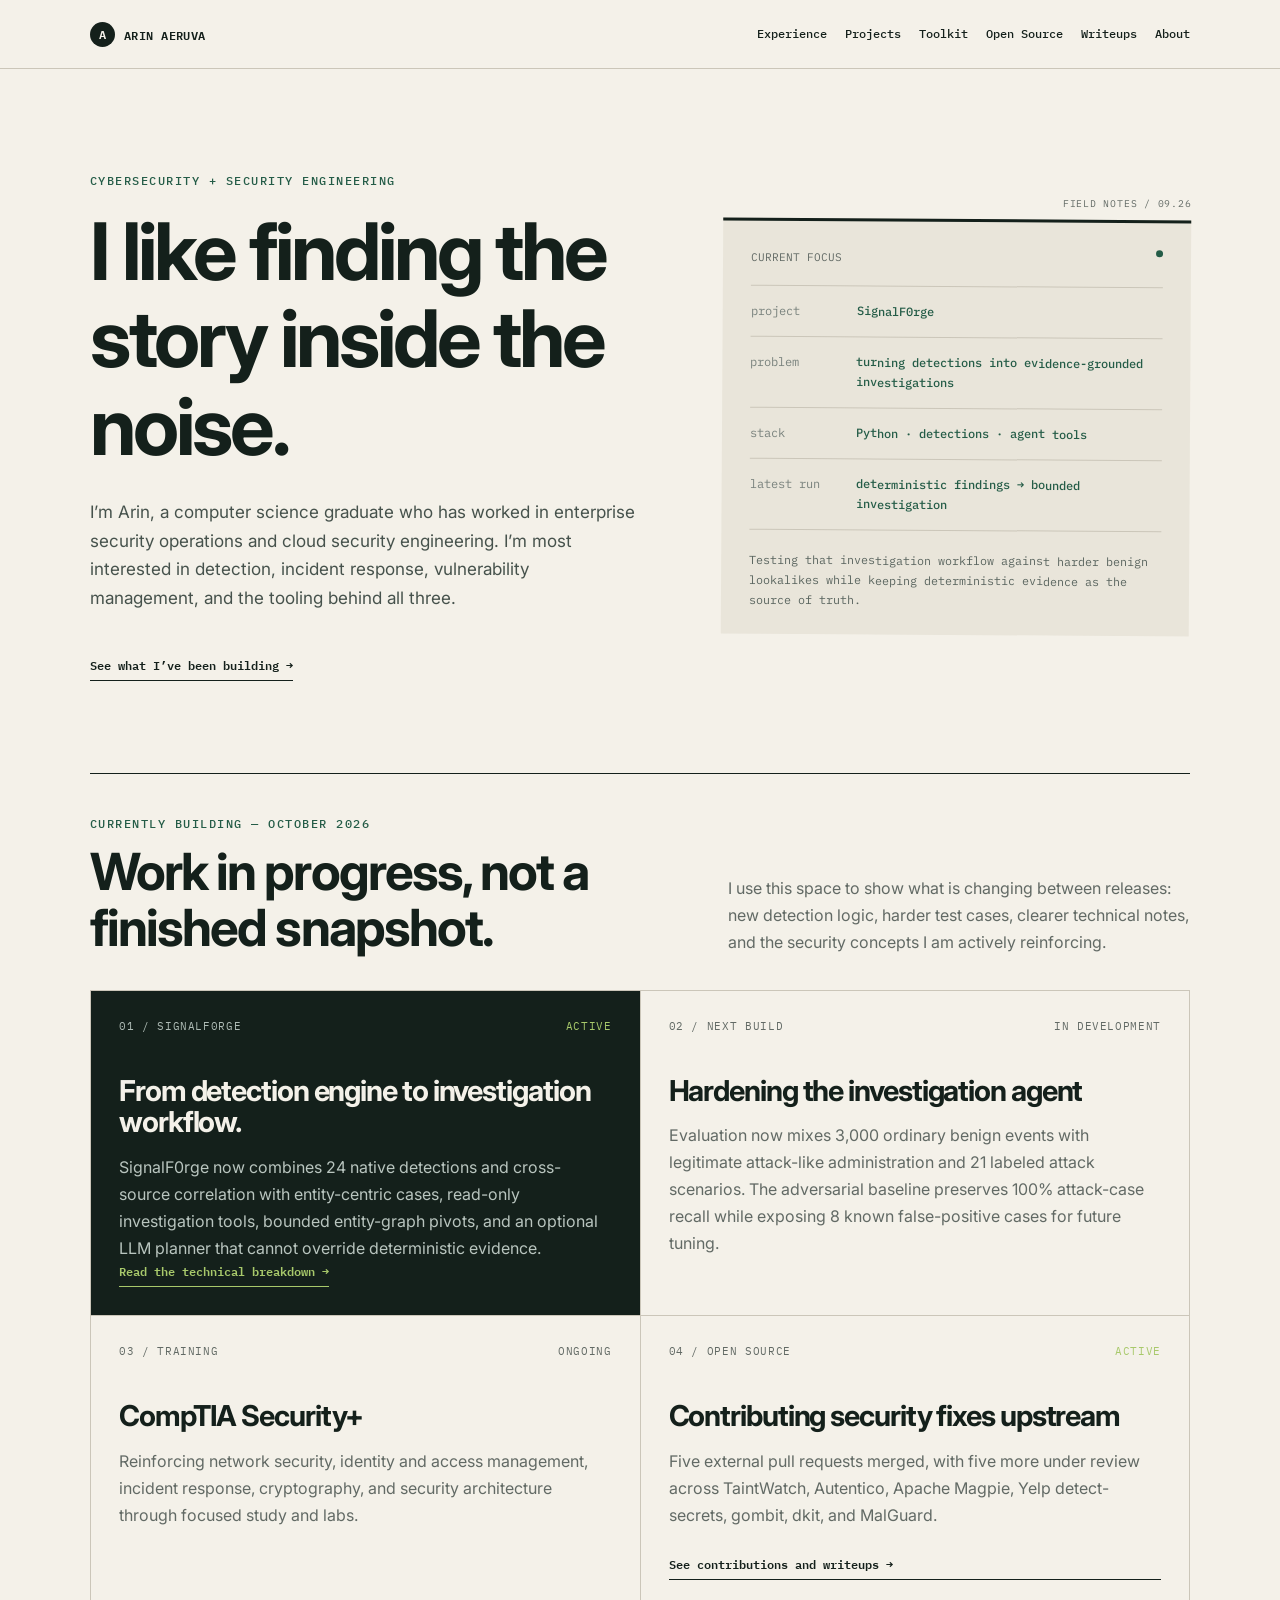
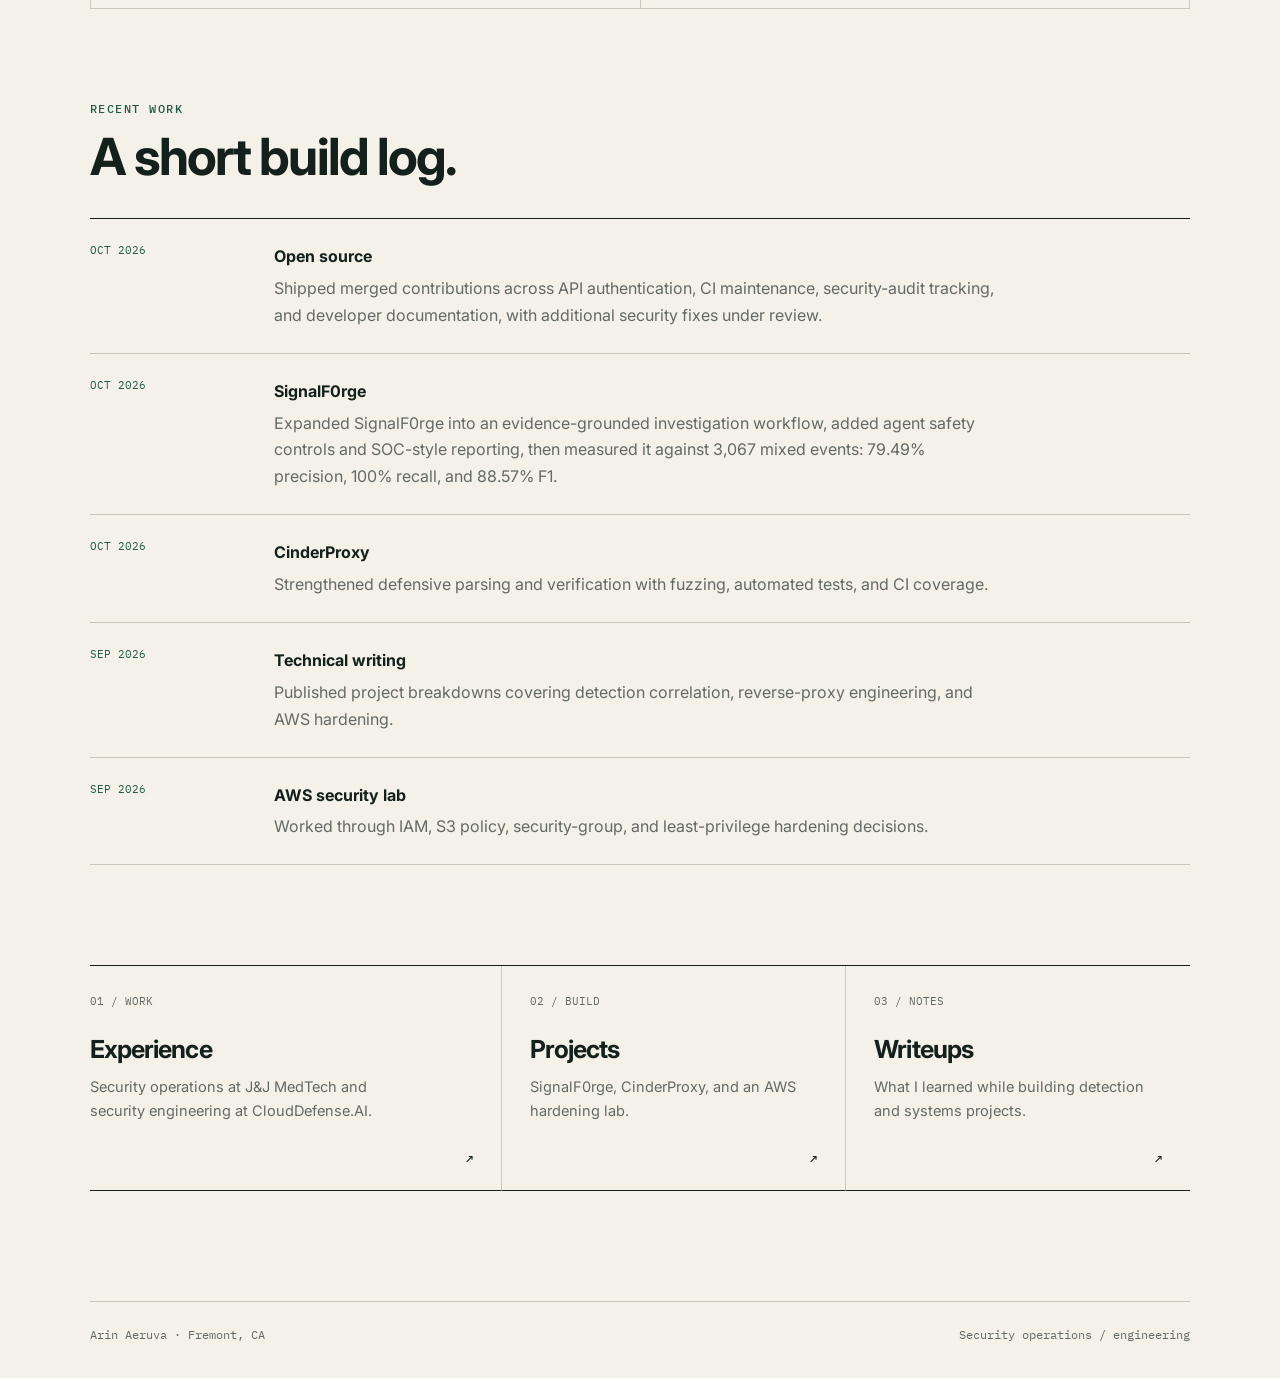
==== index.html @ 77570dd6 "Update SignalF0rge evaluation results" ====
<!doctype html><html lang="en"><head><meta charset="utf-8"><meta name="viewport" content="width=device-width,initial-scale=1"><meta name="description" content="Arin Aeruva — security engineering, detection, and incident response."><title>Arin Aeruva — Security Engineer</title><link href="https://fonts.googleapis.com/css2?family=IBM+Plex+Mono:wght@400;500;600&family=Inter:wght@400;500;600;700&display=swap" rel="stylesheet"><link rel="stylesheet" href="/styles.css?v=20261020"><link rel="icon" type="image/svg+xml" href="data:image/svg+xml,%3Csvg xmlns='http://www.w3.org/2000/svg' viewBox='0 0 64 64'%3E%3Crect width='64' height='64' rx='32' fill='%23111c18'/%3E%3Cpath d='M17 41 30 15h7L25 41zm14 0 8-16h8l-8 16z' fill='%23b8e16f'/%3E%3C/svg%3E"></head><body><header class="site-header"><nav class="nav wrap"><a class="mark" href="/"><span>A</span>ARIN AERUVA</a><button class="menu" aria-expanded="false">MENU</button><div class="links"><a href="/experience.html">Experience</a><a href="/projects.html">Projects</a><a href="/toolkit.html">Toolkit</a><a href="/open-source.html">Open Source</a><a href="/writeups.html">Writeups</a><a href="/about.html">About</a></div></nav></header><main class="page"><div class="wrap"><section class="home-hero"><div><div class="kicker">Cybersecurity + security engineering</div><h1>I like finding the story inside the noise.</h1><p class="lede">I’m Arin, a computer science graduate who has worked in enterprise security operations and cloud security engineering. I’m most interested in detection, incident response, vulnerability management, and the tooling behind all three.</p><a class="plain-link" href="/projects.html">See what I’ve been building →</a></div><aside class="status-board"><div class="board-label"><span>CURRENT FOCUS</span><span class="live"></span></div><div class="board-row"><span>project</span><b>SignalF0rge</b></div><div class="board-row"><span>problem</span><b>turning detections into evidence-grounded investigations</b></div><div class="board-row"><span>stack</span><b>Python · detections · agent tools</b></div><div class="board-row"><span>latest run</span><b>deterministic findings → bounded investigation</b></div><p class="board-note">Testing that investigation workflow against harder benign lookalikes while keeping deterministic evidence as the source of truth.</p></aside></section><section class="activity-section"><div class="section-intro"><div><div class="kicker">CURRENTLY BUILDING — OCTOBER 2026</div><h2>Work in progress, not a finished snapshot.</h2></div><p>I use this space to show what is changing between releases: new detection logic, harder test cases, clearer technical notes, and the security concepts I am actively reinforcing.</p></div><div class="activity-grid"><article class="activity-card activity-feature"><div class="activity-top"><span>01 / SIGNALF0RGE</span><span class="activity-state">ACTIVE</span></div><h3>From detection engine to investigation workflow.</h3><p>SignalF0rge now combines 24 native detections and cross-source correlation with entity-centric cases, read-only investigation tools, bounded entity-graph pivots, and an optional LLM planner that cannot override deterministic evidence.</p><a class="plain-link" href="/signalforge-writeup.html">Read the technical breakdown →</a></article><article class="activity-card"><div class="activity-top"><span>02 / NEXT BUILD</span><span>IN DEVELOPMENT</span></div><h3>Hardening the investigation agent</h3><p>Evaluation now mixes 3,000 ordinary benign events with legitimate attack-like administration and 21 labeled attack scenarios. The adversarial baseline preserves 100% attack-case recall while exposing 8 known false-positive cases for future tuning.</p></article><article class="activity-card"><div class="activity-top"><span>03 / TRAINING</span><span>ONGOING</span></div><h3>CompTIA Security+</h3><p>Reinforcing network security, identity and access management, incident response, cryptography, and security architecture through focused study and labs.</p></article><article class="activity-card"><div class="activity-top"><span>04 / OPEN SOURCE</span><span class="activity-state">ACTIVE</span></div><h3>Contributing security fixes upstream</h3><p>Five external pull requests merged, with five more under review across TaintWatch, Autentico, Apache Magpie, Yelp detect-secrets, gombit, dkit, and MalGuard.</p><a class="plain-link" href="/open-source.html">See contributions and writeups →</a></article></div></section><section class="recent-work"><div class="section-intro"><div><div class="kicker">RECENT WORK</div><h2>A short build log.</h2></div></div><div class="timeline"><div class="timeline-row"><time>OCT 2026</time><div><strong>Open source</strong><p>Shipped merged contributions across API authentication, CI maintenance, security-audit tracking, and developer documentation, with additional security fixes under review.</p></div></div><div class="timeline-row"><time>OCT 2026</time><div><strong>SignalF0rge</strong><p>Expanded SignalF0rge into an evidence-grounded investigation workflow, added agent safety controls and SOC-style reporting, then measured it against 3,067 mixed events: 79.49% precision, 100% recall, and 88.57% F1.</p></div></div><div class="timeline-row"><time>OCT 2026</time><div><strong>CinderProxy</strong><p>Strengthened defensive parsing and verification with fuzzing, automated tests, and CI coverage.</p></div></div><div class="timeline-row"><time>SEP 2026</time><div><strong>Technical writing</strong><p>Published project breakdowns covering detection correlation, reverse-proxy engineering, and AWS hardening.</p></div></div><div class="timeline-row"><time>SEP 2026</time><div><strong>AWS security lab</strong><p>Worked through IAM, S3 policy, security-group, and least-privilege hardening decisions.</p></div></div></div></section><section class="home-grid"><a class="home-card" href="/experience.html"><span class="card-no">01 / WORK</span><div><h2>Experience</h2><p>Security operations at J&amp;J MedTech and security engineering at CloudDefense.AI.</p></div><span>↗</span></a><a class="home-card" href="/projects.html"><span class="card-no">02 / BUILD</span><div><h2>Projects</h2><p>SignalF0rge, CinderProxy, and an AWS hardening lab.</p></div><span>↗</span></a><a class="home-card" href="/writeups.html"><span class="card-no">03 / NOTES</span><div><h2>Writeups</h2><p>What I learned while building detection and systems projects.</p></div><span>↗</span></a></section></div></main><footer class="footer wrap"><span>Arin Aeruva · Fremont, CA</span><span>Security operations / engineering</span></footer><script src="/site.js"></script></body></html>
---- styles.css ----
:root{--ink:#14201b;--paper:#f4f1e9;--soft:#e9e5da;--green:#245c47;--lime:#a8c96b;--line:#cbc6b9;--muted:#626a65;--mono:"IBM Plex Mono",monospace;--sans:Inter,Arial,sans-serif}
*{box-sizing:border-box}html{scroll-behavior:smooth}body{margin:0;background:var(--paper);color:var(--ink);font:16px/1.68 var(--sans);text-rendering:optimizeLegibility}a{color:inherit;text-decoration:none}::selection{background:var(--lime)}.wrap{width:min(1100px,calc(100% - 48px));margin:auto}
.site-header{position:sticky;top:0;z-index:20;background:#f4f1e9f2;backdrop-filter:blur(10px);border-bottom:1px solid var(--line)}.nav{min-height:68px;display:flex;align-items:center;justify-content:space-between;gap:24px}.mark{font:600 .78rem var(--mono);letter-spacing:.035em}.mark span{display:inline-grid;place-items:center;width:25px;height:25px;margin-right:9px;background:var(--ink);color:var(--paper);border-radius:50%}.links{display:flex;gap:18px;font:500 .75rem var(--mono)}.links a{padding:8px 0;border-bottom:1px solid transparent}.links a:hover,.links a[aria-current=page]{color:var(--green);border-bottom-color:var(--green)}.menu{display:none;background:none;border:1px solid var(--ink);padding:8px 10px;font:500 .75rem var(--mono)}.page{min-height:calc(100vh - 68px)}
.home-hero{display:grid;grid-template-columns:1.08fr .92fr;gap:82px;align-items:center;padding:104px 0 92px}.kicker{font:500 .72rem var(--mono);text-transform:uppercase;letter-spacing:.13em;color:var(--green)}h1,h2,h3{line-height:1.1;letter-spacing:-.038em}h1{font-size:clamp(3.25rem,6.2vw,5.55rem);margin:20px 0 28px;max-width:700px}.lede{max-width:650px;font-size:1.07rem;color:#46524c}.plain-link{display:inline-flex;gap:10px;margin-top:25px;font:600 .78rem var(--mono);border-bottom:1px solid var(--ink);padding-bottom:5px}.plain-link:hover{color:var(--green);border-color:var(--green)}
.status-board{position:relative;background:var(--soft);color:var(--ink);padding:27px 28px 25px;border-top:3px solid var(--ink);font-family:var(--mono);transform:rotate(.35deg)}.status-board:before{content:"FIELD NOTES / 09.26";position:absolute;right:0;top:-27px;color:var(--muted);font-size:.61rem;letter-spacing:.08em}.board-label{display:flex;justify-content:space-between;padding-bottom:18px;border-bottom:1px solid var(--line);font-size:.69rem;color:var(--muted)}.live{width:7px;height:7px;background:var(--green);border-radius:50%}.board-row{display:grid;grid-template-columns:92px 1fr;gap:14px;padding:15px 0;border-bottom:1px solid var(--line);font-size:.75rem}.board-row span{color:#78817c}.board-row b{font-weight:500;color:var(--green)}.board-note{color:#59645e;font-size:.73rem;margin:20px 0 0}
.home-grid{display:grid;grid-template-columns:1.12fr .94fr .94fr;border-top:1px solid var(--ink);margin-bottom:110px}.home-card{min-height:225px;padding:28px 28px 24px 0;border-bottom:1px solid var(--ink);display:flex;flex-direction:column;justify-content:space-between;transition:color .18s}.home-card+.home-card{padding-left:28px;border-left:1px solid var(--line)}.home-card:hover{color:var(--green)}.card-no{font:.7rem var(--mono);color:var(--muted)}.home-card h2{font-size:1.55rem;margin:0 0 11px}.home-card p{margin:0;color:var(--muted);font-size:.91rem;max-width:290px}.home-card>span:last-child{font:500 .75rem var(--mono);align-self:flex-end;transition:transform .18s}.home-card:hover>span:last-child{transform:translate(3px,-3px)}
.page-head{padding:88px 0 54px;border-bottom:1px solid var(--ink)}.page-head h1{font-size:clamp(3.2rem,6.4vw,5.75rem);margin:15px 0 22px}.page-head p{max-width:720px;color:var(--muted);font-size:1.06rem}.content{padding:68px 0 100px}.role{display:grid;grid-template-columns:210px 1fr;border-top:1px solid var(--ink);padding:36px 0}.role:first-child{border-top:0;padding-top:0}.role-meta{font:.76rem/1.7 var(--mono);color:var(--muted)}.role-body h2{font-size:2rem;margin:0}.company{font:.8rem var(--mono);color:var(--green);margin:5px 0 22px}.role-body p{max-width:760px}.fact-list{display:grid;grid-template-columns:repeat(3,1fr);gap:1px;background:var(--line);border:1px solid var(--line);margin-top:25px}.fact{background:var(--paper);padding:18px}.fact strong{display:block;font:600 1.3rem var(--mono);color:var(--green)}.fact span{font-size:.8rem;color:var(--muted)}
.project-list{display:grid;gap:28px}.project-feature{display:grid;grid-template-columns:.75fr 1.25fr;border-top:1px solid var(--ink);border-bottom:1px solid var(--ink)}.project-visual{background:var(--ink);color:var(--paper);padding:30px;min-height:370px;display:flex;flex-direction:column;justify-content:space-between;font-family:var(--mono)}.project-visual .big{font-size:clamp(4rem,8vw,7rem);color:var(--lime);letter-spacing:-.09em}.project-copy{padding:36px;display:flex;flex-direction:column;justify-content:space-between}.project-copy h2{font-size:2.5rem;margin:10px 0}.project-copy p,.mini-project p,.tool-group p,.writing-card p,.contact-grid p{color:var(--muted)}.chips,.tool-list{display:flex;flex-wrap:wrap;gap:8px;margin-top:20px}.chip,.tool{font:.71rem var(--mono);border:1px solid var(--line);padding:7px 9px}.mini-projects,.tool-groups{display:grid;grid-template-columns:1fr 1fr;gap:28px}.mini-project{border-top:1px solid var(--ink);border-bottom:1px solid var(--line);padding:30px 8px 24px;min-height:290px;display:flex;flex-direction:column;justify-content:space-between}.mini-project h2,.tool-group h2{font-size:2rem;margin:10px 0}.tool-group{border-top:1px solid var(--ink);padding:26px 0 38px}.tool{background:var(--soft)}
.writing-grid{display:grid;grid-template-columns:1.2fr .8fr;gap:28px}.writing-card{border-top:1px solid var(--ink);border-bottom:1px solid var(--line);padding:30px 8px;min-height:310px;display:flex;flex-direction:column;justify-content:space-between}.writing-card.featured{background:var(--ink);color:var(--paper);padding:32px;min-height:460px}.date{font:.72rem var(--mono);color:var(--green)}.featured .date{color:var(--lime)}.writing-card h2{font-size:clamp(1.9rem,4vw,3.2rem);margin:16px 0}.featured p{color:#b9c5bf}.article{max-width:800px;margin:auto}.article-meta,.back{font:.77rem var(--mono);color:var(--green)}.article h2{font-size:2rem;margin-top:52px}.article p{font-size:1.05rem;color:#34423c}.article pre{overflow:auto;background:var(--ink);color:#d8e1dc;padding:24px;font:14px/1.7 var(--mono);white-space:pre-wrap}.aside{border-left:4px solid var(--green);background:var(--soft);padding:18px 22px}
.contact-grid{display:grid;grid-template-columns:1fr .8fr;gap:60px}.contact-grid h2{font-size:clamp(2.4rem,5vw,4.5rem);margin:0}.contact-links{border-top:1px solid var(--ink)}.contact-link{display:flex;justify-content:space-between;padding:20px 0;border-bottom:1px solid var(--ink);font:500 .82rem var(--mono)}.contact-link:hover{color:var(--green);padding-left:8px}.footer{border-top:1px solid var(--line);padding:25px 0 36px;color:var(--muted);font:.73rem var(--mono);display:flex;justify-content:space-between}
.activity-section{padding:0 0 92px;border-top:1px solid var(--ink)}.section-intro{display:grid;grid-template-columns:1fr .8fr;gap:60px;align-items:end;padding:42px 0 34px}.section-intro h2{font-size:clamp(2.3rem,4vw,4rem);margin:12px 0 0;max-width:680px}.section-intro>p{margin:0;color:var(--muted);max-width:480px}.activity-grid{display:grid;grid-template-columns:repeat(2,1fr);gap:1px;background:var(--line);border:1px solid var(--line)}.activity-card{min-height:290px;background:var(--paper);padding:28px;display:flex;flex-direction:column}.activity-card.activity-feature{background:var(--ink);color:var(--paper)}.activity-top{display:flex;justify-content:space-between;gap:18px;font:.67rem var(--mono);letter-spacing:.06em;color:var(--muted)}.activity-feature .activity-top{color:#aebbb5}.activity-state{color:var(--lime)}.activity-card h3{font-size:1.8rem;margin:42px 0 16px}.activity-card p{margin:0;color:var(--muted);max-width:520px}.activity-feature p{color:#b9c5bf}.activity-feature .plain-link{color:var(--lime);border-color:var(--lime);margin-top:auto;align-self:flex-start}.recent-work{padding:0 0 100px}.recent-work .section-intro{padding-top:0}.timeline{border-top:1px solid var(--ink)}.timeline-row{display:grid;grid-template-columns:150px 1fr;gap:34px;padding:24px 0;border-bottom:1px solid var(--line)}.timeline-row time{font:.7rem var(--mono);color:var(--green)}.timeline-row strong{font-size:1rem}.timeline-row p{margin:5px 0 0;color:var(--muted);max-width:720px}
@media(max-width:800px){.wrap{width:calc(100% - 32px)}.links{display:none;position:absolute;top:67px;left:0;right:0;background:var(--paper);padding:16px 24px 22px;flex-direction:column;gap:4px;border-bottom:1px solid var(--line)}.links.open{display:flex}.menu{display:block}.home-hero,.role,.project-feature,.writing-grid,.contact-grid,.section-intro{grid-template-columns:1fr}.home-hero{padding:68px 0 62px;gap:58px}h1{font-size:clamp(3.05rem,15vw,4.2rem)}.status-board{transform:none}.status-board:before{display:none}.home-grid,.mini-projects,.tool-groups,.fact-list,.activity-grid{grid-template-columns:1fr}.home-card{min-height:190px;padding:25px 0}.home-card+.home-card{padding-left:0;border-left:0}.page-head{padding:62px 0 40px}.page-head h1{font-size:3.4rem}.role{gap:18px}.content{padding:52px 0 75px}.activity-section{padding-bottom:70px}.section-intro{gap:18px}.activity-card{min-height:250px}.timeline-row{grid-template-columns:1fr;gap:8px}.recent-work{padding-bottom:75px}.footer{display:block}}

.contrib-summary{display:grid;grid-template-columns:repeat(4,1fr);gap:1px;background:var(--line);border:1px solid var(--line);margin:0 0 58px}.contrib-stat{background:var(--paper);padding:22px}.contrib-stat strong{display:block;font:600 1.8rem var(--mono);color:var(--green)}.contrib-stat span{font-size:.78rem;color:var(--muted)}.contrib-list{display:grid;gap:44px}.contrib{border-top:1px solid var(--ink);padding-top:28px}.contrib-head{display:flex;justify-content:space-between;gap:20px;align-items:start}.contrib-head h2{font-size:2rem;margin:5px 0 8px}.contrib-status{font:.68rem var(--mono);padding:6px 9px;border:1px solid var(--line);white-space:nowrap}.contrib-status.merged{background:var(--green);color:var(--paper);border-color:var(--green)}.contrib-meta{font:.72rem var(--mono);color:var(--green)}.contrib-grid{display:grid;grid-template-columns:1fr 1fr 1fr;gap:28px;margin-top:22px}.contrib-grid h3{font:600 .72rem var(--mono);letter-spacing:.06em;text-transform:uppercase;color:var(--green)}.contrib-grid p{color:var(--muted);font-size:.94rem}.contrib-link{display:inline-block;margin-top:14px;font:600 .75rem var(--mono);border-bottom:1px solid var(--ink)}@media(max-width:800px){.contrib-summary,.contrib-grid{grid-template-columns:1fr}.contrib-head{display:block}.contrib-status{display:inline-block;margin-top:8px}}
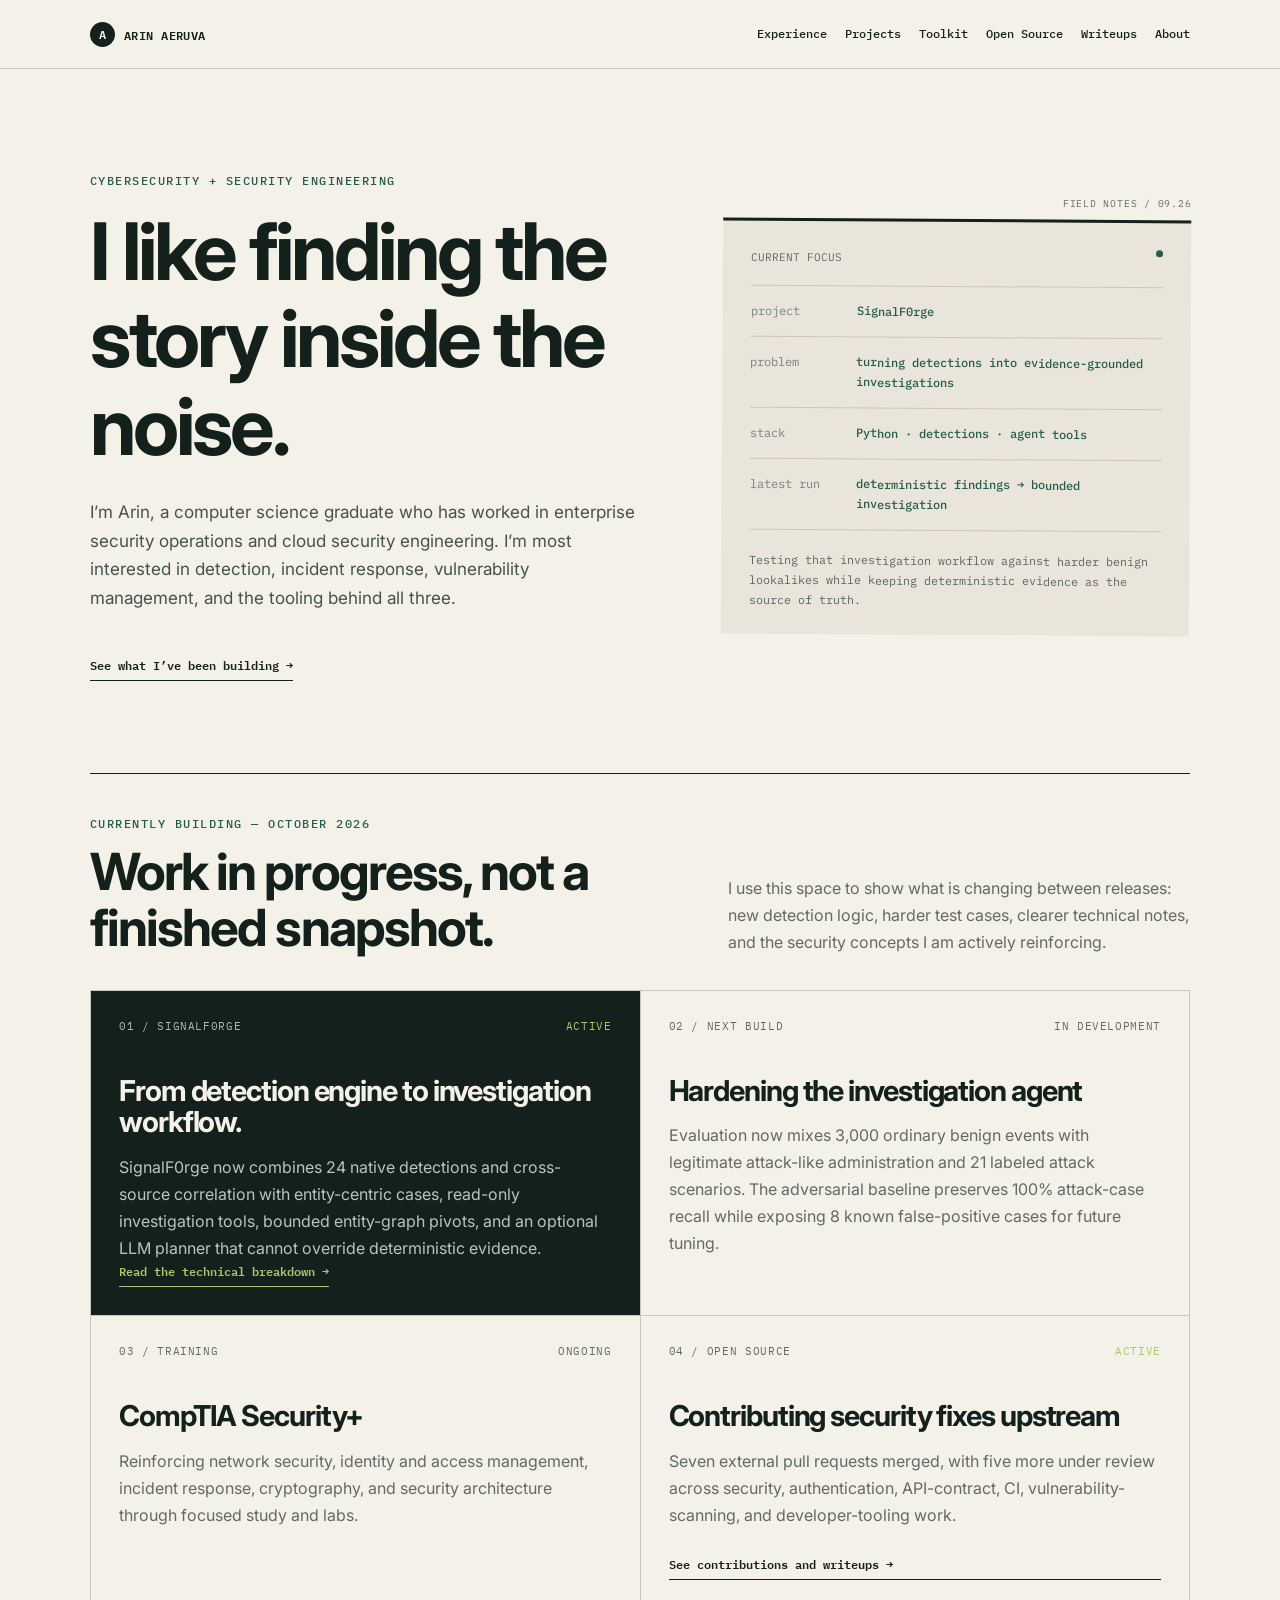
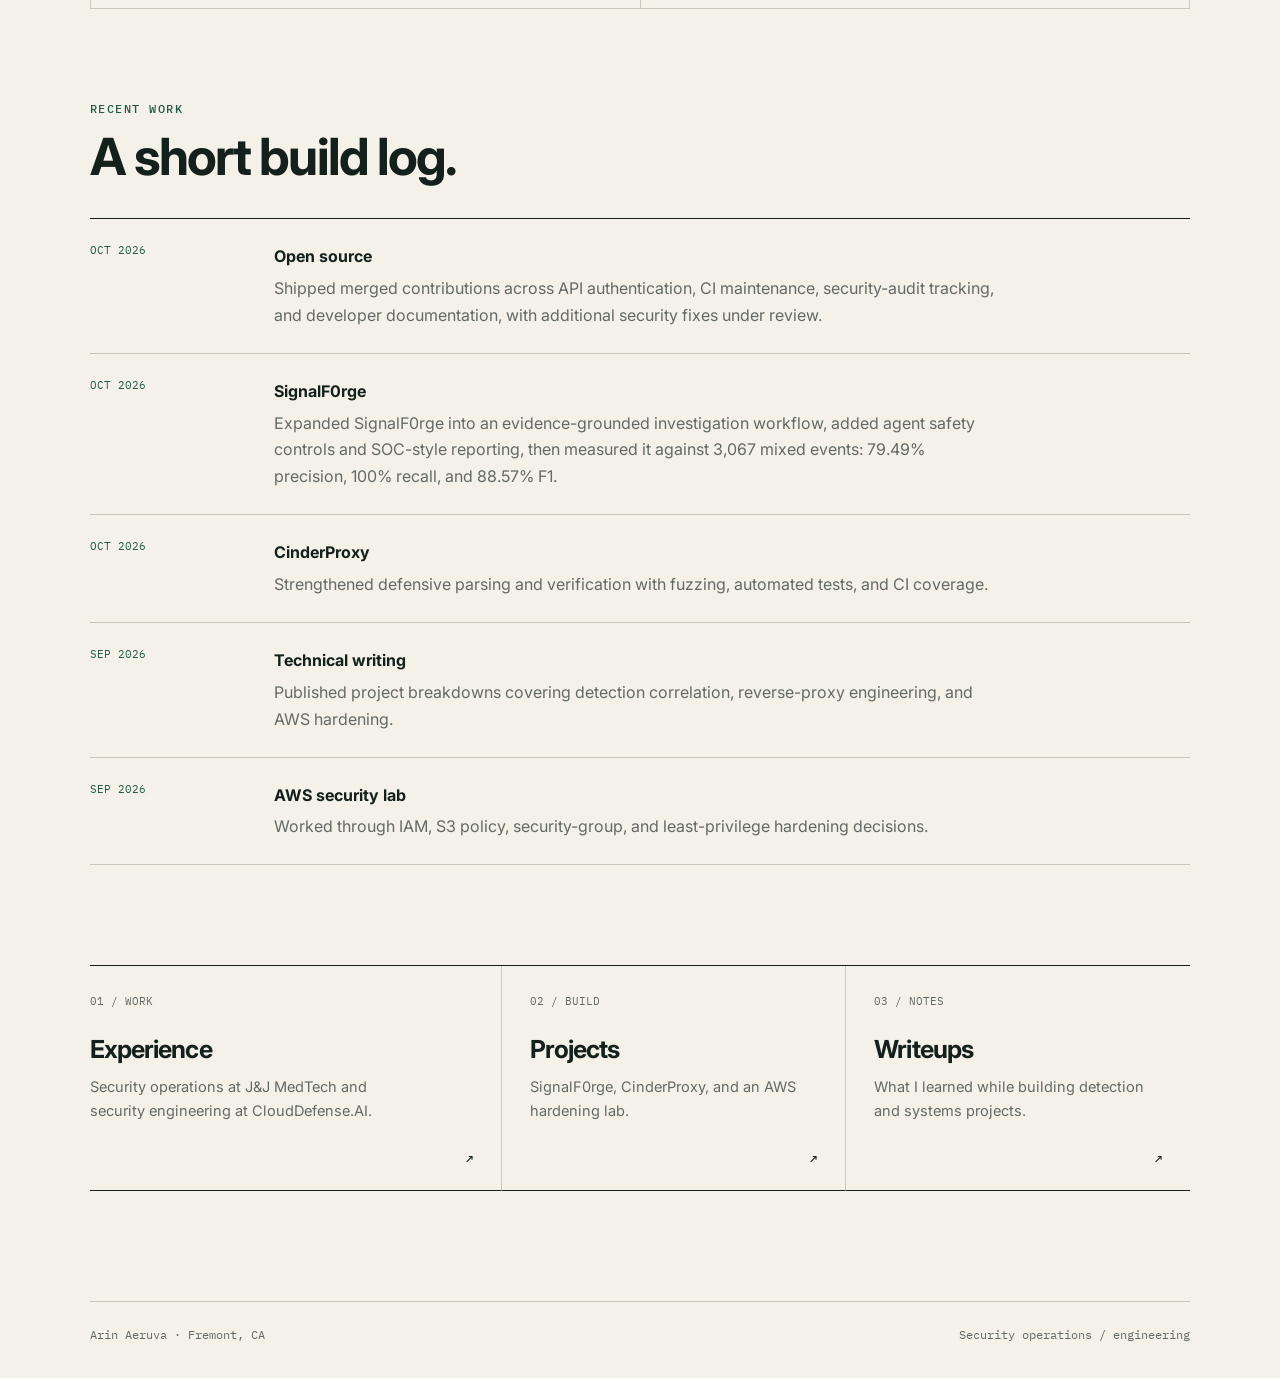
==== commit e62cb028: "Update verified open-source contribution totals" ====
--- a/index.html
+++ b/index.html
@@ -1 +1 @@
-<!doctype html><html lang="en"><head><meta charset="utf-8"><meta name="viewport" content="width=device-width,initial-scale=1"><meta name="description" content="Arin Aeruva — security engineering, detection, and incident response."><title>Arin Aeruva — Security Engineer</title><link href="https://fonts.googleapis.com/css2?family=IBM+Plex+Mono:wght@400;500;600&family=Inter:wght@400;500;600;700&display=swap" rel="stylesheet"><link rel="stylesheet" href="/styles.css?v=20261020"><link rel="icon" type="image/svg+xml" href="data:image/svg+xml,%3Csvg xmlns='http://www.w3.org/2000/svg' viewBox='0 0 64 64'%3E%3Crect width='64' height='64' rx='32' fill='%23111c18'/%3E%3Cpath d='M17 41 30 15h7L25 41zm14 0 8-16h8l-8 16z' fill='%23b8e16f'/%3E%3C/svg%3E"></head><body><header class="site-header"><nav class="nav wrap"><a class="mark" href="/"><span>A</span>ARIN AERUVA</a><button class="menu" aria-expanded="false">MENU</button><div class="links"><a href="/experience.html">Experience</a><a href="/projects.html">Projects</a><a href="/toolkit.html">Toolkit</a><a href="/open-source.html">Open Source</a><a href="/writeups.html">Writeups</a><a href="/about.html">About</a></div></nav></header><main class="page"><div class="wrap"><section class="home-hero"><div><div class="kicker">Cybersecurity + security engineering</div><h1>I like finding the story inside the noise.</h1><p class="lede">I’m Arin, a computer science graduate who has worked in enterprise security operations and cloud security engineering. I’m most interested in detection, incident response, vulnerability management, and the tooling behind all three.</p><a class="plain-link" href="/projects.html">See what I’ve been building →</a></div><aside class="status-board"><div class="board-label"><span>CURRENT FOCUS</span><span class="live"></span></div><div class="board-row"><span>project</span><b>SignalF0rge</b></div><div class="board-row"><span>problem</span><b>turning detections into evidence-grounded investigations</b></div><div class="board-row"><span>stack</span><b>Python · detections · agent tools</b></div><div class="board-row"><span>latest run</span><b>deterministic findings → bounded investigation</b></div><p class="board-note">Testing that investigation workflow against harder benign lookalikes while keeping deterministic evidence as the source of truth.</p></aside></section><section class="activity-section"><div class="section-intro"><div><div class="kicker">CURRENTLY BUILDING — OCTOBER 2026</div><h2>Work in progress, not a finished snapshot.</h2></div><p>I use this space to show what is changing between releases: new detection logic, harder test cases, clearer technical notes, and the security concepts I am actively reinforcing.</p></div><div class="activity-grid"><article class="activity-card activity-feature"><div class="activity-top"><span>01 / SIGNALF0RGE</span><span class="activity-state">ACTIVE</span></div><h3>From detection engine to investigation workflow.</h3><p>SignalF0rge now combines 24 native detections and cross-source correlation with entity-centric cases, read-only investigation tools, bounded entity-graph pivots, and an optional LLM planner that cannot override deterministic evidence.</p><a class="plain-link" href="/signalforge-writeup.html">Read the technical breakdown →</a></article><article class="activity-card"><div class="activity-top"><span>02 / NEXT BUILD</span><span>IN DEVELOPMENT</span></div><h3>Hardening the investigation agent</h3><p>Evaluation now mixes 3,000 ordinary benign events with legitimate attack-like administration and 21 labeled attack scenarios. The adversarial baseline preserves 100% attack-case recall while exposing 8 known false-positive cases for future tuning.</p></article><article class="activity-card"><div class="activity-top"><span>03 / TRAINING</span><span>ONGOING</span></div><h3>CompTIA Security+</h3><p>Reinforcing network security, identity and access management, incident response, cryptography, and security architecture through focused study and labs.</p></article><article class="activity-card"><div class="activity-top"><span>04 / OPEN SOURCE</span><span class="activity-state">ACTIVE</span></div><h3>Contributing security fixes upstream</h3><p>Five external pull requests merged, with five more under review across TaintWatch, Autentico, Apache Magpie, Yelp detect-secrets, gombit, dkit, and MalGuard.</p><a class="plain-link" href="/open-source.html">See contributions and writeups →</a></article></div></section><section class="recent-work"><div class="section-intro"><div><div class="kicker">RECENT WORK</div><h2>A short build log.</h2></div></div><div class="timeline"><div class="timeline-row"><time>OCT 2026</time><div><strong>Open source</strong><p>Shipped merged contributions across API authentication, CI maintenance, security-audit tracking, and developer documentation, with additional security fixes under review.</p></div></div><div class="timeline-row"><time>OCT 2026</time><div><strong>SignalF0rge</strong><p>Expanded SignalF0rge into an evidence-grounded investigation workflow, added agent safety controls and SOC-style reporting, then measured it against 3,067 mixed events: 79.49% precision, 100% recall, and 88.57% F1.</p></div></div><div class="timeline-row"><time>OCT 2026</time><div><strong>CinderProxy</strong><p>Strengthened defensive parsing and verification with fuzzing, automated tests, and CI coverage.</p></div></div><div class="timeline-row"><time>SEP 2026</time><div><strong>Technical writing</strong><p>Published project breakdowns covering detection correlation, reverse-proxy engineering, and AWS hardening.</p></div></div><div class="timeline-row"><time>SEP 2026</time><div><strong>AWS security lab</strong><p>Worked through IAM, S3 policy, security-group, and least-privilege hardening decisions.</p></div></div></div></section><section class="home-grid"><a class="home-card" href="/experience.html"><span class="card-no">01 / WORK</span><div><h2>Experience</h2><p>Security operations at J&amp;J MedTech and security engineering at CloudDefense.AI.</p></div><span>↗</span></a><a class="home-card" href="/projects.html"><span class="card-no">02 / BUILD</span><div><h2>Projects</h2><p>SignalF0rge, CinderProxy, and an AWS hardening lab.</p></div><span>↗</span></a><a class="home-card" href="/writeups.html"><span class="card-no">03 / NOTES</span><div><h2>Writeups</h2><p>What I learned while building detection and systems projects.</p></div><span>↗</span></a></section></div></main><footer class="footer wrap"><span>Arin Aeruva · Fremont, CA</span><span>Security operations / engineering</span></footer><script src="/site.js"></script></body></html>
+<!doctype html><html lang="en"><head><meta charset="utf-8"><meta name="viewport" content="width=device-width,initial-scale=1"><meta name="description" content="Arin Aeruva — security engineering, detection, and incident response."><title>Arin Aeruva — Security Engineer</title><link href="https://fonts.googleapis.com/css2?family=IBM+Plex+Mono:wght@400;500;600&family=Inter:wght@400;500;600;700&display=swap" rel="stylesheet"><link rel="stylesheet" href="/styles.css?v=20261020"><link rel="icon" type="image/svg+xml" href="data:image/svg+xml,%3Csvg xmlns='http://www.w3.org/2000/svg' viewBox='0 0 64 64'%3E%3Crect width='64' height='64' rx='32' fill='%23111c18'/%3E%3Cpath d='M17 41 30 15h7L25 41zm14 0 8-16h8l-8 16z' fill='%23b8e16f'/%3E%3C/svg%3E"></head><body><header class="site-header"><nav class="nav wrap"><a class="mark" href="/"><span>A</span>ARIN AERUVA</a><button class="menu" aria-expanded="false">MENU</button><div class="links"><a href="/experience.html">Experience</a><a href="/projects.html">Projects</a><a href="/toolkit.html">Toolkit</a><a href="/open-source.html">Open Source</a><a href="/writeups.html">Writeups</a><a href="/about.html">About</a></div></nav></header><main class="page"><div class="wrap"><section class="home-hero"><div><div class="kicker">Cybersecurity + security engineering</div><h1>I like finding the story inside the noise.</h1><p class="lede">I’m Arin, a computer science graduate who has worked in enterprise security operations and cloud security engineering. I’m most interested in detection, incident response, vulnerability management, and the tooling behind all three.</p><a class="plain-link" href="/projects.html">See what I’ve been building →</a></div><aside class="status-board"><div class="board-label"><span>CURRENT FOCUS</span><span class="live"></span></div><div class="board-row"><span>project</span><b>SignalF0rge</b></div><div class="board-row"><span>problem</span><b>turning detections into evidence-grounded investigations</b></div><div class="board-row"><span>stack</span><b>Python · detections · agent tools</b></div><div class="board-row"><span>latest run</span><b>deterministic findings → bounded investigation</b></div><p class="board-note">Testing that investigation workflow against harder benign lookalikes while keeping deterministic evidence as the source of truth.</p></aside></section><section class="activity-section"><div class="section-intro"><div><div class="kicker">CURRENTLY BUILDING — OCTOBER 2026</div><h2>Work in progress, not a finished snapshot.</h2></div><p>I use this space to show what is changing between releases: new detection logic, harder test cases, clearer technical notes, and the security concepts I am actively reinforcing.</p></div><div class="activity-grid"><article class="activity-card activity-feature"><div class="activity-top"><span>01 / SIGNALF0RGE</span><span class="activity-state">ACTIVE</span></div><h3>From detection engine to investigation workflow.</h3><p>SignalF0rge now combines 24 native detections and cross-source correlation with entity-centric cases, read-only investigation tools, bounded entity-graph pivots, and an optional LLM planner that cannot override deterministic evidence.</p><a class="plain-link" href="/signalforge-writeup.html">Read the technical breakdown →</a></article><article class="activity-card"><div class="activity-top"><span>02 / NEXT BUILD</span><span>IN DEVELOPMENT</span></div><h3>Hardening the investigation agent</h3><p>Evaluation now mixes 3,000 ordinary benign events with legitimate attack-like administration and 21 labeled attack scenarios. The adversarial baseline preserves 100% attack-case recall while exposing 8 known false-positive cases for future tuning.</p></article><article class="activity-card"><div class="activity-top"><span>03 / TRAINING</span><span>ONGOING</span></div><h3>CompTIA Security+</h3><p>Reinforcing network security, identity and access management, incident response, cryptography, and security architecture through focused study and labs.</p></article><article class="activity-card"><div class="activity-top"><span>04 / OPEN SOURCE</span><span class="activity-state">ACTIVE</span></div><h3>Contributing security fixes upstream</h3><p>Seven external pull requests merged, with five more under review across security, authentication, API-contract, CI, vulnerability-scanning, and developer-tooling work.</p><a class="plain-link" href="/open-source.html">See contributions and writeups →</a></article></div></section><section class="recent-work"><div class="section-intro"><div><div class="kicker">RECENT WORK</div><h2>A short build log.</h2></div></div><div class="timeline"><div class="timeline-row"><time>OCT 2026</time><div><strong>Open source</strong><p>Shipped merged contributions across API authentication, CI maintenance, security-audit tracking, and developer documentation, with additional security fixes under review.</p></div></div><div class="timeline-row"><time>OCT 2026</time><div><strong>SignalF0rge</strong><p>Expanded SignalF0rge into an evidence-grounded investigation workflow, added agent safety controls and SOC-style reporting, then measured it against 3,067 mixed events: 79.49% precision, 100% recall, and 88.57% F1.</p></div></div><div class="timeline-row"><time>OCT 2026</time><div><strong>CinderProxy</strong><p>Strengthened defensive parsing and verification with fuzzing, automated tests, and CI coverage.</p></div></div><div class="timeline-row"><time>SEP 2026</time><div><strong>Technical writing</strong><p>Published project breakdowns covering detection correlation, reverse-proxy engineering, and AWS hardening.</p></div></div><div class="timeline-row"><time>SEP 2026</time><div><strong>AWS security lab</strong><p>Worked through IAM, S3 policy, security-group, and least-privilege hardening decisions.</p></div></div></div></section><section class="home-grid"><a class="home-card" href="/experience.html"><span class="card-no">01 / WORK</span><div><h2>Experience</h2><p>Security operations at J&amp;J MedTech and security engineering at CloudDefense.AI.</p></div><span>↗</span></a><a class="home-card" href="/projects.html"><span class="card-no">02 / BUILD</span><div><h2>Projects</h2><p>SignalF0rge, CinderProxy, and an AWS hardening lab.</p></div><span>↗</span></a><a class="home-card" href="/writeups.html"><span class="card-no">03 / NOTES</span><div><h2>Writeups</h2><p>What I learned while building detection and systems projects.</p></div><span>↗</span></a></section></div></main><footer class="footer wrap"><span>Arin Aeruva · Fremont, CA</span><span>Security operations / engineering</span></footer><script src="/site.js"></script></body></html>
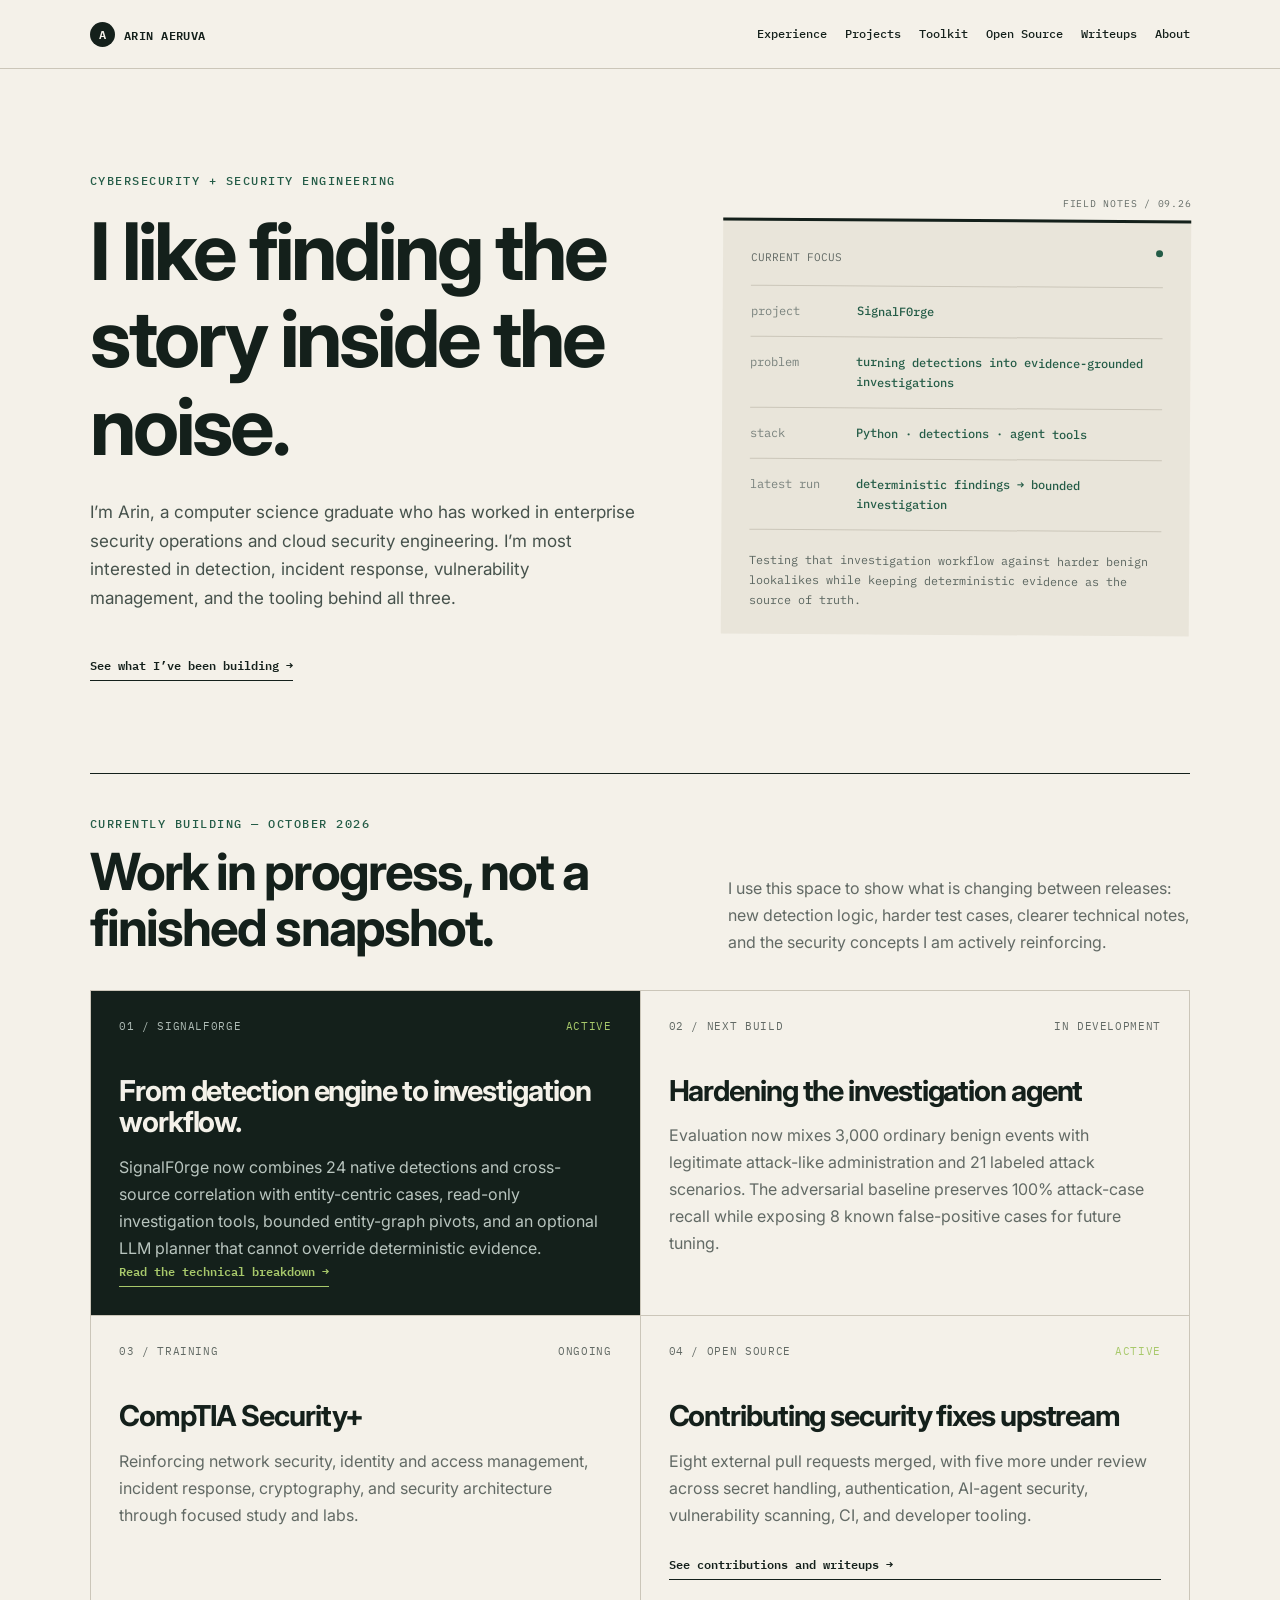
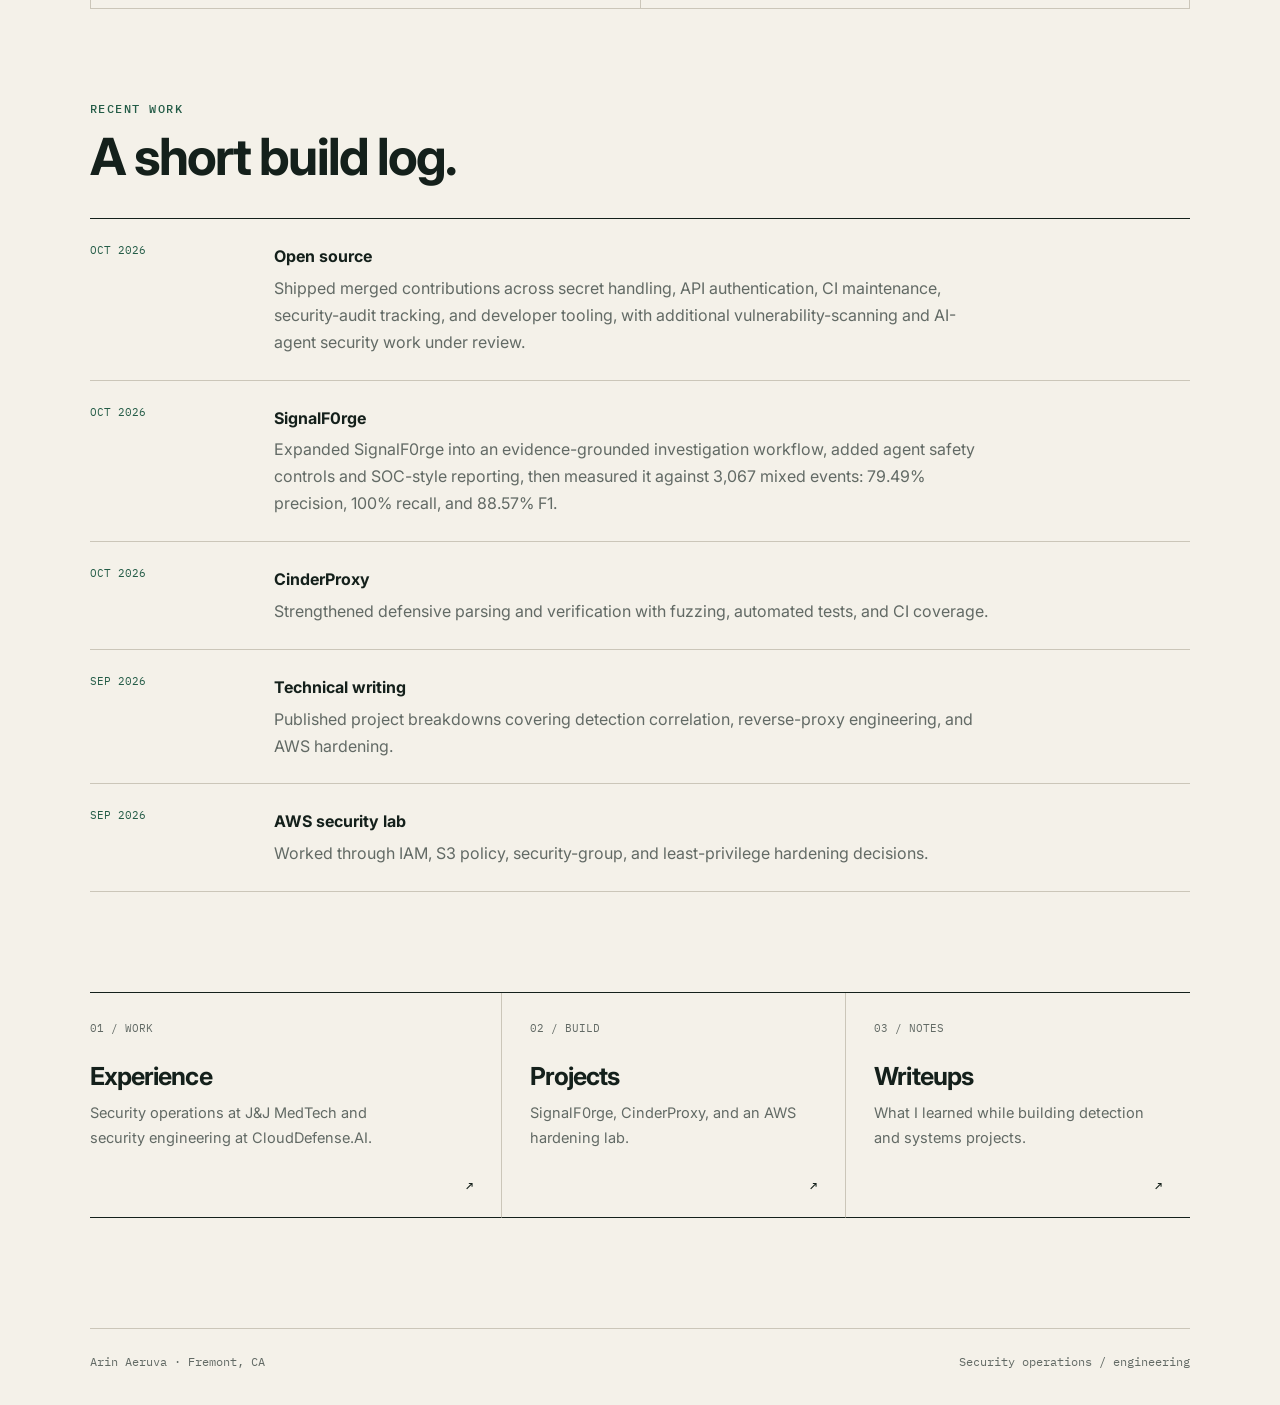
==== commit 6e9dd68e: "Update latest open-source activity" ====
--- a/index.html
+++ b/index.html
@@ -1 +1 @@
-<!doctype html><html lang="en"><head><meta charset="utf-8"><meta name="viewport" content="width=device-width,initial-scale=1"><meta name="description" content="Arin Aeruva — security engineering, detection, and incident response."><title>Arin Aeruva — Security Engineer</title><link href="https://fonts.googleapis.com/css2?family=IBM+Plex+Mono:wght@400;500;600&family=Inter:wght@400;500;600;700&display=swap" rel="stylesheet"><link rel="stylesheet" href="/styles.css?v=20261020"><link rel="icon" type="image/svg+xml" href="data:image/svg+xml,%3Csvg xmlns='http://www.w3.org/2000/svg' viewBox='0 0 64 64'%3E%3Crect width='64' height='64' rx='32' fill='%23111c18'/%3E%3Cpath d='M17 41 30 15h7L25 41zm14 0 8-16h8l-8 16z' fill='%23b8e16f'/%3E%3C/svg%3E"></head><body><header class="site-header"><nav class="nav wrap"><a class="mark" href="/"><span>A</span>ARIN AERUVA</a><button class="menu" aria-expanded="false">MENU</button><div class="links"><a href="/experience.html">Experience</a><a href="/projects.html">Projects</a><a href="/toolkit.html">Toolkit</a><a href="/open-source.html">Open Source</a><a href="/writeups.html">Writeups</a><a href="/about.html">About</a></div></nav></header><main class="page"><div class="wrap"><section class="home-hero"><div><div class="kicker">Cybersecurity + security engineering</div><h1>I like finding the story inside the noise.</h1><p class="lede">I’m Arin, a computer science graduate who has worked in enterprise security operations and cloud security engineering. I’m most interested in detection, incident response, vulnerability management, and the tooling behind all three.</p><a class="plain-link" href="/projects.html">See what I’ve been building →</a></div><aside class="status-board"><div class="board-label"><span>CURRENT FOCUS</span><span class="live"></span></div><div class="board-row"><span>project</span><b>SignalF0rge</b></div><div class="board-row"><span>problem</span><b>turning detections into evidence-grounded investigations</b></div><div class="board-row"><span>stack</span><b>Python · detections · agent tools</b></div><div class="board-row"><span>latest run</span><b>deterministic findings → bounded investigation</b></div><p class="board-note">Testing that investigation workflow against harder benign lookalikes while keeping deterministic evidence as the source of truth.</p></aside></section><section class="activity-section"><div class="section-intro"><div><div class="kicker">CURRENTLY BUILDING — OCTOBER 2026</div><h2>Work in progress, not a finished snapshot.</h2></div><p>I use this space to show what is changing between releases: new detection logic, harder test cases, clearer technical notes, and the security concepts I am actively reinforcing.</p></div><div class="activity-grid"><article class="activity-card activity-feature"><div class="activity-top"><span>01 / SIGNALF0RGE</span><span class="activity-state">ACTIVE</span></div><h3>From detection engine to investigation workflow.</h3><p>SignalF0rge now combines 24 native detections and cross-source correlation with entity-centric cases, read-only investigation tools, bounded entity-graph pivots, and an optional LLM planner that cannot override deterministic evidence.</p><a class="plain-link" href="/signalforge-writeup.html">Read the technical breakdown →</a></article><article class="activity-card"><div class="activity-top"><span>02 / NEXT BUILD</span><span>IN DEVELOPMENT</span></div><h3>Hardening the investigation agent</h3><p>Evaluation now mixes 3,000 ordinary benign events with legitimate attack-like administration and 21 labeled attack scenarios. The adversarial baseline preserves 100% attack-case recall while exposing 8 known false-positive cases for future tuning.</p></article><article class="activity-card"><div class="activity-top"><span>03 / TRAINING</span><span>ONGOING</span></div><h3>CompTIA Security+</h3><p>Reinforcing network security, identity and access management, incident response, cryptography, and security architecture through focused study and labs.</p></article><article class="activity-card"><div class="activity-top"><span>04 / OPEN SOURCE</span><span class="activity-state">ACTIVE</span></div><h3>Contributing security fixes upstream</h3><p>Seven external pull requests merged, with five more under review across security, authentication, API-contract, CI, vulnerability-scanning, and developer-tooling work.</p><a class="plain-link" href="/open-source.html">See contributions and writeups →</a></article></div></section><section class="recent-work"><div class="section-intro"><div><div class="kicker">RECENT WORK</div><h2>A short build log.</h2></div></div><div class="timeline"><div class="timeline-row"><time>OCT 2026</time><div><strong>Open source</strong><p>Shipped merged contributions across API authentication, CI maintenance, security-audit tracking, and developer documentation, with additional security fixes under review.</p></div></div><div class="timeline-row"><time>OCT 2026</time><div><strong>SignalF0rge</strong><p>Expanded SignalF0rge into an evidence-grounded investigation workflow, added agent safety controls and SOC-style reporting, then measured it against 3,067 mixed events: 79.49% precision, 100% recall, and 88.57% F1.</p></div></div><div class="timeline-row"><time>OCT 2026</time><div><strong>CinderProxy</strong><p>Strengthened defensive parsing and verification with fuzzing, automated tests, and CI coverage.</p></div></div><div class="timeline-row"><time>SEP 2026</time><div><strong>Technical writing</strong><p>Published project breakdowns covering detection correlation, reverse-proxy engineering, and AWS hardening.</p></div></div><div class="timeline-row"><time>SEP 2026</time><div><strong>AWS security lab</strong><p>Worked through IAM, S3 policy, security-group, and least-privilege hardening decisions.</p></div></div></div></section><section class="home-grid"><a class="home-card" href="/experience.html"><span class="card-no">01 / WORK</span><div><h2>Experience</h2><p>Security operations at J&amp;J MedTech and security engineering at CloudDefense.AI.</p></div><span>↗</span></a><a class="home-card" href="/projects.html"><span class="card-no">02 / BUILD</span><div><h2>Projects</h2><p>SignalF0rge, CinderProxy, and an AWS hardening lab.</p></div><span>↗</span></a><a class="home-card" href="/writeups.html"><span class="card-no">03 / NOTES</span><div><h2>Writeups</h2><p>What I learned while building detection and systems projects.</p></div><span>↗</span></a></section></div></main><footer class="footer wrap"><span>Arin Aeruva · Fremont, CA</span><span>Security operations / engineering</span></footer><script src="/site.js"></script></body></html>
+<!doctype html><html lang="en"><head><meta charset="utf-8"><meta name="viewport" content="width=device-width,initial-scale=1"><meta name="description" content="Arin Aeruva — security engineering, detection, and incident response."><title>Arin Aeruva — Security Engineer</title><link href="https://fonts.googleapis.com/css2?family=IBM+Plex+Mono:wght@400;500;600&family=Inter:wght@400;500;600;700&display=swap" rel="stylesheet"><link rel="stylesheet" href="/styles.css?v=20261020"><link rel="icon" type="image/svg+xml" href="data:image/svg+xml,%3Csvg xmlns='http://www.w3.org/2000/svg' viewBox='0 0 64 64'%3E%3Crect width='64' height='64' rx='32' fill='%23111c18'/%3E%3Cpath d='M17 41 30 15h7L25 41zm14 0 8-16h8l-8 16z' fill='%23b8e16f'/%3E%3C/svg%3E"></head><body><header class="site-header"><nav class="nav wrap"><a class="mark" href="/"><span>A</span>ARIN AERUVA</a><button class="menu" aria-expanded="false">MENU</button><div class="links"><a href="/experience.html">Experience</a><a href="/projects.html">Projects</a><a href="/toolkit.html">Toolkit</a><a href="/open-source.html">Open Source</a><a href="/writeups.html">Writeups</a><a href="/about.html">About</a></div></nav></header><main class="page"><div class="wrap"><section class="home-hero"><div><div class="kicker">Cybersecurity + security engineering</div><h1>I like finding the story inside the noise.</h1><p class="lede">I’m Arin, a computer science graduate who has worked in enterprise security operations and cloud security engineering. I’m most interested in detection, incident response, vulnerability management, and the tooling behind all three.</p><a class="plain-link" href="/projects.html">See what I’ve been building →</a></div><aside class="status-board"><div class="board-label"><span>CURRENT FOCUS</span><span class="live"></span></div><div class="board-row"><span>project</span><b>SignalF0rge</b></div><div class="board-row"><span>problem</span><b>turning detections into evidence-grounded investigations</b></div><div class="board-row"><span>stack</span><b>Python · detections · agent tools</b></div><div class="board-row"><span>latest run</span><b>deterministic findings → bounded investigation</b></div><p class="board-note">Testing that investigation workflow against harder benign lookalikes while keeping deterministic evidence as the source of truth.</p></aside></section><section class="activity-section"><div class="section-intro"><div><div class="kicker">CURRENTLY BUILDING — OCTOBER 2026</div><h2>Work in progress, not a finished snapshot.</h2></div><p>I use this space to show what is changing between releases: new detection logic, harder test cases, clearer technical notes, and the security concepts I am actively reinforcing.</p></div><div class="activity-grid"><article class="activity-card activity-feature"><div class="activity-top"><span>01 / SIGNALF0RGE</span><span class="activity-state">ACTIVE</span></div><h3>From detection engine to investigation workflow.</h3><p>SignalF0rge now combines 24 native detections and cross-source correlation with entity-centric cases, read-only investigation tools, bounded entity-graph pivots, and an optional LLM planner that cannot override deterministic evidence.</p><a class="plain-link" href="/signalforge-writeup.html">Read the technical breakdown →</a></article><article class="activity-card"><div class="activity-top"><span>02 / NEXT BUILD</span><span>IN DEVELOPMENT</span></div><h3>Hardening the investigation agent</h3><p>Evaluation now mixes 3,000 ordinary benign events with legitimate attack-like administration and 21 labeled attack scenarios. The adversarial baseline preserves 100% attack-case recall while exposing 8 known false-positive cases for future tuning.</p></article><article class="activity-card"><div class="activity-top"><span>03 / TRAINING</span><span>ONGOING</span></div><h3>CompTIA Security+</h3><p>Reinforcing network security, identity and access management, incident response, cryptography, and security architecture through focused study and labs.</p></article><article class="activity-card"><div class="activity-top"><span>04 / OPEN SOURCE</span><span class="activity-state">ACTIVE</span></div><h3>Contributing security fixes upstream</h3><p>Eight external pull requests merged, with five more under review across secret handling, authentication, AI-agent security, vulnerability scanning, CI, and developer tooling.</p><a class="plain-link" href="/open-source.html">See contributions and writeups →</a></article></div></section><section class="recent-work"><div class="section-intro"><div><div class="kicker">RECENT WORK</div><h2>A short build log.</h2></div></div><div class="timeline"><div class="timeline-row"><time>OCT 2026</time><div><strong>Open source</strong><p>Shipped merged contributions across secret handling, API authentication, CI maintenance, security-audit tracking, and developer tooling, with additional vulnerability-scanning and AI-agent security work under review.</p></div></div><div class="timeline-row"><time>OCT 2026</time><div><strong>SignalF0rge</strong><p>Expanded SignalF0rge into an evidence-grounded investigation workflow, added agent safety controls and SOC-style reporting, then measured it against 3,067 mixed events: 79.49% precision, 100% recall, and 88.57% F1.</p></div></div><div class="timeline-row"><time>OCT 2026</time><div><strong>CinderProxy</strong><p>Strengthened defensive parsing and verification with fuzzing, automated tests, and CI coverage.</p></div></div><div class="timeline-row"><time>SEP 2026</time><div><strong>Technical writing</strong><p>Published project breakdowns covering detection correlation, reverse-proxy engineering, and AWS hardening.</p></div></div><div class="timeline-row"><time>SEP 2026</time><div><strong>AWS security lab</strong><p>Worked through IAM, S3 policy, security-group, and least-privilege hardening decisions.</p></div></div></div></section><section class="home-grid"><a class="home-card" href="/experience.html"><span class="card-no">01 / WORK</span><div><h2>Experience</h2><p>Security operations at J&amp;J MedTech and security engineering at CloudDefense.AI.</p></div><span>↗</span></a><a class="home-card" href="/projects.html"><span class="card-no">02 / BUILD</span><div><h2>Projects</h2><p>SignalF0rge, CinderProxy, and an AWS hardening lab.</p></div><span>↗</span></a><a class="home-card" href="/writeups.html"><span class="card-no">03 / NOTES</span><div><h2>Writeups</h2><p>What I learned while building detection and systems projects.</p></div><span>↗</span></a></section></div></main><footer class="footer wrap"><span>Arin Aeruva · Fremont, CA</span><span>Security operations / engineering</span></footer><script src="/site.js"></script></body></html>
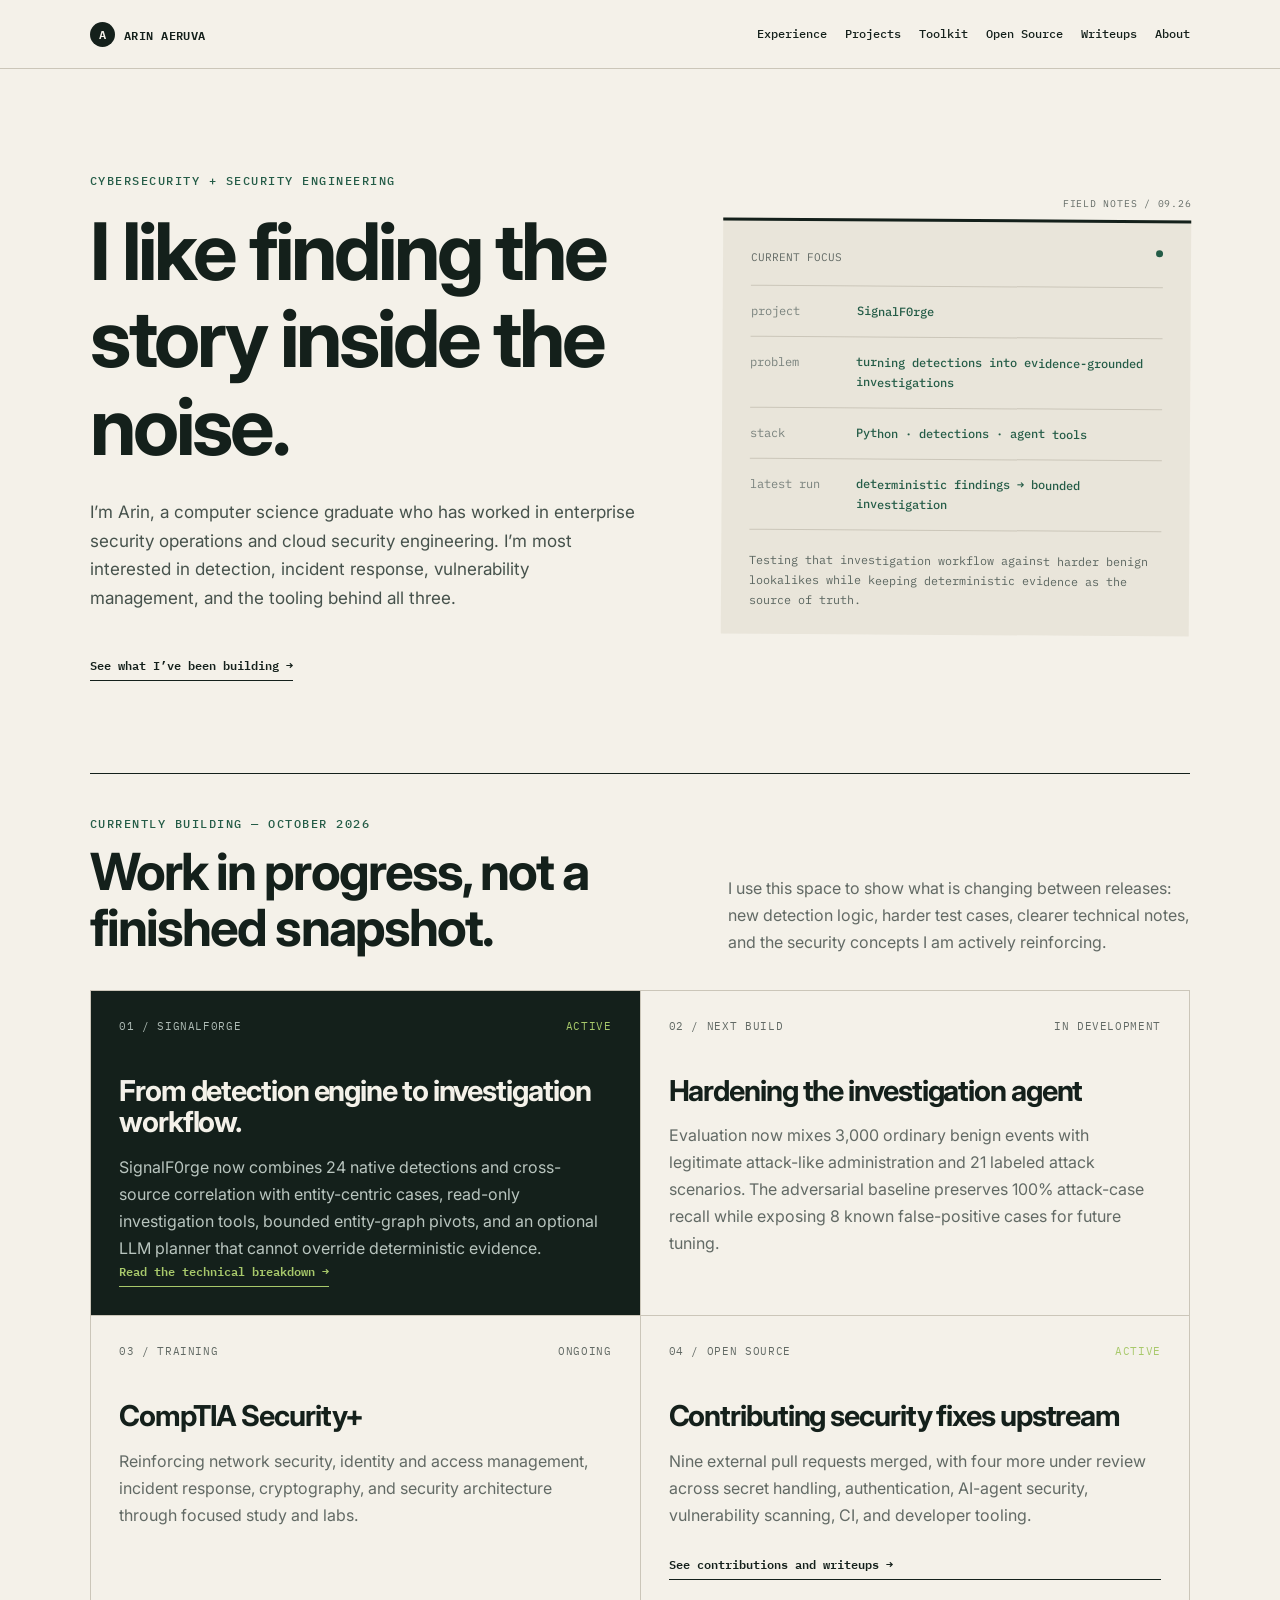
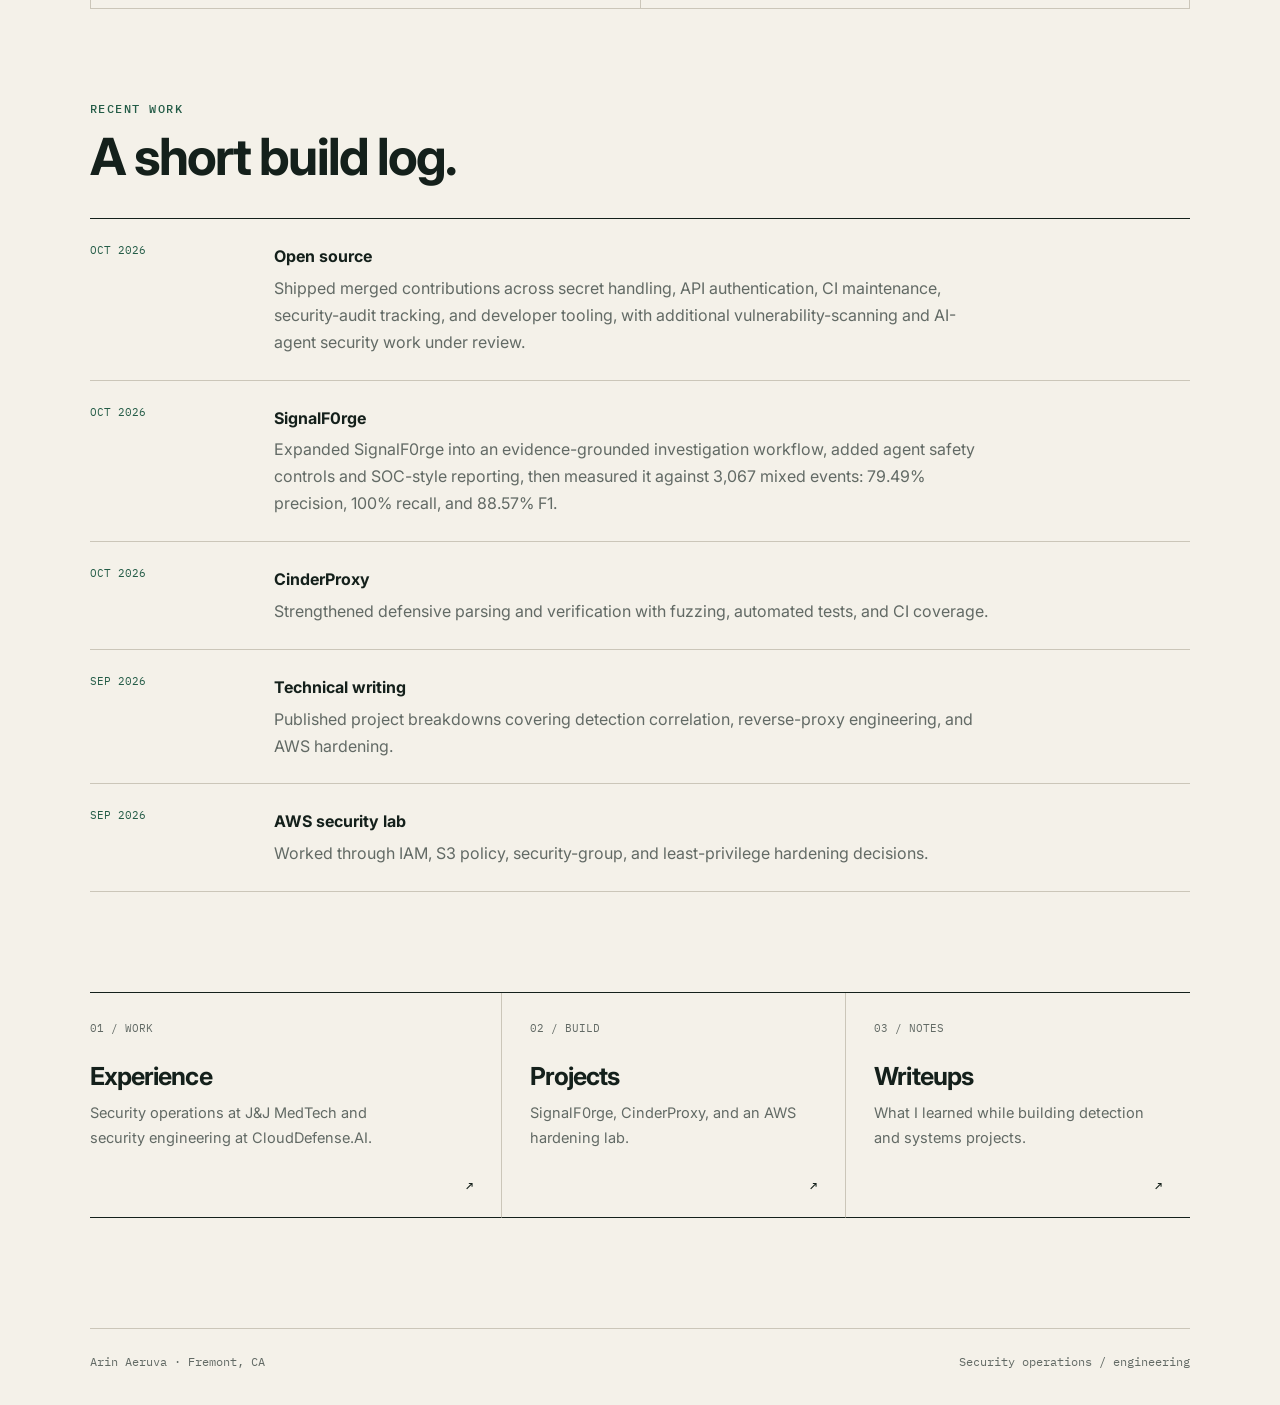
==== commit 79b50e59: "Update verified external contribution counts and Apache Magpie status" ====
--- a/index.html
+++ b/index.html
@@ -1 +1 @@
-<!doctype html><html lang="en"><head><meta charset="utf-8"><meta name="viewport" content="width=device-width,initial-scale=1"><meta name="description" content="Arin Aeruva — security engineering, detection, and incident response."><title>Arin Aeruva — Security Engineer</title><link href="https://fonts.googleapis.com/css2?family=IBM+Plex+Mono:wght@400;500;600&family=Inter:wght@400;500;600;700&display=swap" rel="stylesheet"><link rel="stylesheet" href="/styles.css?v=20261020"><link rel="icon" type="image/svg+xml" href="data:image/svg+xml,%3Csvg xmlns='http://www.w3.org/2000/svg' viewBox='0 0 64 64'%3E%3Crect width='64' height='64' rx='32' fill='%23111c18'/%3E%3Cpath d='M17 41 30 15h7L25 41zm14 0 8-16h8l-8 16z' fill='%23b8e16f'/%3E%3C/svg%3E"></head><body><header class="site-header"><nav class="nav wrap"><a class="mark" href="/"><span>A</span>ARIN AERUVA</a><button class="menu" aria-expanded="false">MENU</button><div class="links"><a href="/experience.html">Experience</a><a href="/projects.html">Projects</a><a href="/toolkit.html">Toolkit</a><a href="/open-source.html">Open Source</a><a href="/writeups.html">Writeups</a><a href="/about.html">About</a></div></nav></header><main class="page"><div class="wrap"><section class="home-hero"><div><div class="kicker">Cybersecurity + security engineering</div><h1>I like finding the story inside the noise.</h1><p class="lede">I’m Arin, a computer science graduate who has worked in enterprise security operations and cloud security engineering. I’m most interested in detection, incident response, vulnerability management, and the tooling behind all three.</p><a class="plain-link" href="/projects.html">See what I’ve been building →</a></div><aside class="status-board"><div class="board-label"><span>CURRENT FOCUS</span><span class="live"></span></div><div class="board-row"><span>project</span><b>SignalF0rge</b></div><div class="board-row"><span>problem</span><b>turning detections into evidence-grounded investigations</b></div><div class="board-row"><span>stack</span><b>Python · detections · agent tools</b></div><div class="board-row"><span>latest run</span><b>deterministic findings → bounded investigation</b></div><p class="board-note">Testing that investigation workflow against harder benign lookalikes while keeping deterministic evidence as the source of truth.</p></aside></section><section class="activity-section"><div class="section-intro"><div><div class="kicker">CURRENTLY BUILDING — OCTOBER 2026</div><h2>Work in progress, not a finished snapshot.</h2></div><p>I use this space to show what is changing between releases: new detection logic, harder test cases, clearer technical notes, and the security concepts I am actively reinforcing.</p></div><div class="activity-grid"><article class="activity-card activity-feature"><div class="activity-top"><span>01 / SIGNALF0RGE</span><span class="activity-state">ACTIVE</span></div><h3>From detection engine to investigation workflow.</h3><p>SignalF0rge now combines 24 native detections and cross-source correlation with entity-centric cases, read-only investigation tools, bounded entity-graph pivots, and an optional LLM planner that cannot override deterministic evidence.</p><a class="plain-link" href="/signalforge-writeup.html">Read the technical breakdown →</a></article><article class="activity-card"><div class="activity-top"><span>02 / NEXT BUILD</span><span>IN DEVELOPMENT</span></div><h3>Hardening the investigation agent</h3><p>Evaluation now mixes 3,000 ordinary benign events with legitimate attack-like administration and 21 labeled attack scenarios. The adversarial baseline preserves 100% attack-case recall while exposing 8 known false-positive cases for future tuning.</p></article><article class="activity-card"><div class="activity-top"><span>03 / TRAINING</span><span>ONGOING</span></div><h3>CompTIA Security+</h3><p>Reinforcing network security, identity and access management, incident response, cryptography, and security architecture through focused study and labs.</p></article><article class="activity-card"><div class="activity-top"><span>04 / OPEN SOURCE</span><span class="activity-state">ACTIVE</span></div><h3>Contributing security fixes upstream</h3><p>Eight external pull requests merged, with five more under review across secret handling, authentication, AI-agent security, vulnerability scanning, CI, and developer tooling.</p><a class="plain-link" href="/open-source.html">See contributions and writeups →</a></article></div></section><section class="recent-work"><div class="section-intro"><div><div class="kicker">RECENT WORK</div><h2>A short build log.</h2></div></div><div class="timeline"><div class="timeline-row"><time>OCT 2026</time><div><strong>Open source</strong><p>Shipped merged contributions across secret handling, API authentication, CI maintenance, security-audit tracking, and developer tooling, with additional vulnerability-scanning and AI-agent security work under review.</p></div></div><div class="timeline-row"><time>OCT 2026</time><div><strong>SignalF0rge</strong><p>Expanded SignalF0rge into an evidence-grounded investigation workflow, added agent safety controls and SOC-style reporting, then measured it against 3,067 mixed events: 79.49% precision, 100% recall, and 88.57% F1.</p></div></div><div class="timeline-row"><time>OCT 2026</time><div><strong>CinderProxy</strong><p>Strengthened defensive parsing and verification with fuzzing, automated tests, and CI coverage.</p></div></div><div class="timeline-row"><time>SEP 2026</time><div><strong>Technical writing</strong><p>Published project breakdowns covering detection correlation, reverse-proxy engineering, and AWS hardening.</p></div></div><div class="timeline-row"><time>SEP 2026</time><div><strong>AWS security lab</strong><p>Worked through IAM, S3 policy, security-group, and least-privilege hardening decisions.</p></div></div></div></section><section class="home-grid"><a class="home-card" href="/experience.html"><span class="card-no">01 / WORK</span><div><h2>Experience</h2><p>Security operations at J&amp;J MedTech and security engineering at CloudDefense.AI.</p></div><span>↗</span></a><a class="home-card" href="/projects.html"><span class="card-no">02 / BUILD</span><div><h2>Projects</h2><p>SignalF0rge, CinderProxy, and an AWS hardening lab.</p></div><span>↗</span></a><a class="home-card" href="/writeups.html"><span class="card-no">03 / NOTES</span><div><h2>Writeups</h2><p>What I learned while building detection and systems projects.</p></div><span>↗</span></a></section></div></main><footer class="footer wrap"><span>Arin Aeruva · Fremont, CA</span><span>Security operations / engineering</span></footer><script src="/site.js"></script></body></html>
+<!doctype html><html lang="en"><head><meta charset="utf-8"><meta name="viewport" content="width=device-width,initial-scale=1"><meta name="description" content="Arin Aeruva — security engineering, detection, and incident response."><title>Arin Aeruva — Security Engineer</title><link href="https://fonts.googleapis.com/css2?family=IBM+Plex+Mono:wght@400;500;600&family=Inter:wght@400;500;600;700&display=swap" rel="stylesheet"><link rel="stylesheet" href="/styles.css?v=20261020"><link rel="icon" type="image/svg+xml" href="data:image/svg+xml,%3Csvg xmlns='http://www.w3.org/2000/svg' viewBox='0 0 64 64'%3E%3Crect width='64' height='64' rx='32' fill='%23111c18'/%3E%3Cpath d='M17 41 30 15h7L25 41zm14 0 8-16h8l-8 16z' fill='%23b8e16f'/%3E%3C/svg%3E"></head><body><header class="site-header"><nav class="nav wrap"><a class="mark" href="/"><span>A</span>ARIN AERUVA</a><button class="menu" aria-expanded="false">MENU</button><div class="links"><a href="/experience.html">Experience</a><a href="/projects.html">Projects</a><a href="/toolkit.html">Toolkit</a><a href="/open-source.html">Open Source</a><a href="/writeups.html">Writeups</a><a href="/about.html">About</a></div></nav></header><main class="page"><div class="wrap"><section class="home-hero"><div><div class="kicker">Cybersecurity + security engineering</div><h1>I like finding the story inside the noise.</h1><p class="lede">I’m Arin, a computer science graduate who has worked in enterprise security operations and cloud security engineering. I’m most interested in detection, incident response, vulnerability management, and the tooling behind all three.</p><a class="plain-link" href="/projects.html">See what I’ve been building →</a></div><aside class="status-board"><div class="board-label"><span>CURRENT FOCUS</span><span class="live"></span></div><div class="board-row"><span>project</span><b>SignalF0rge</b></div><div class="board-row"><span>problem</span><b>turning detections into evidence-grounded investigations</b></div><div class="board-row"><span>stack</span><b>Python · detections · agent tools</b></div><div class="board-row"><span>latest run</span><b>deterministic findings → bounded investigation</b></div><p class="board-note">Testing that investigation workflow against harder benign lookalikes while keeping deterministic evidence as the source of truth.</p></aside></section><section class="activity-section"><div class="section-intro"><div><div class="kicker">CURRENTLY BUILDING — OCTOBER 2026</div><h2>Work in progress, not a finished snapshot.</h2></div><p>I use this space to show what is changing between releases: new detection logic, harder test cases, clearer technical notes, and the security concepts I am actively reinforcing.</p></div><div class="activity-grid"><article class="activity-card activity-feature"><div class="activity-top"><span>01 / SIGNALF0RGE</span><span class="activity-state">ACTIVE</span></div><h3>From detection engine to investigation workflow.</h3><p>SignalF0rge now combines 24 native detections and cross-source correlation with entity-centric cases, read-only investigation tools, bounded entity-graph pivots, and an optional LLM planner that cannot override deterministic evidence.</p><a class="plain-link" href="/signalforge-writeup.html">Read the technical breakdown →</a></article><article class="activity-card"><div class="activity-top"><span>02 / NEXT BUILD</span><span>IN DEVELOPMENT</span></div><h3>Hardening the investigation agent</h3><p>Evaluation now mixes 3,000 ordinary benign events with legitimate attack-like administration and 21 labeled attack scenarios. The adversarial baseline preserves 100% attack-case recall while exposing 8 known false-positive cases for future tuning.</p></article><article class="activity-card"><div class="activity-top"><span>03 / TRAINING</span><span>ONGOING</span></div><h3>CompTIA Security+</h3><p>Reinforcing network security, identity and access management, incident response, cryptography, and security architecture through focused study and labs.</p></article><article class="activity-card"><div class="activity-top"><span>04 / OPEN SOURCE</span><span class="activity-state">ACTIVE</span></div><h3>Contributing security fixes upstream</h3><p>Nine external pull requests merged, with four more under review across secret handling, authentication, AI-agent security, vulnerability scanning, CI, and developer tooling.</p><a class="plain-link" href="/open-source.html">See contributions and writeups →</a></article></div></section><section class="recent-work"><div class="section-intro"><div><div class="kicker">RECENT WORK</div><h2>A short build log.</h2></div></div><div class="timeline"><div class="timeline-row"><time>OCT 2026</time><div><strong>Open source</strong><p>Shipped merged contributions across secret handling, API authentication, CI maintenance, security-audit tracking, and developer tooling, with additional vulnerability-scanning and AI-agent security work under review.</p></div></div><div class="timeline-row"><time>OCT 2026</time><div><strong>SignalF0rge</strong><p>Expanded SignalF0rge into an evidence-grounded investigation workflow, added agent safety controls and SOC-style reporting, then measured it against 3,067 mixed events: 79.49% precision, 100% recall, and 88.57% F1.</p></div></div><div class="timeline-row"><time>OCT 2026</time><div><strong>CinderProxy</strong><p>Strengthened defensive parsing and verification with fuzzing, automated tests, and CI coverage.</p></div></div><div class="timeline-row"><time>SEP 2026</time><div><strong>Technical writing</strong><p>Published project breakdowns covering detection correlation, reverse-proxy engineering, and AWS hardening.</p></div></div><div class="timeline-row"><time>SEP 2026</time><div><strong>AWS security lab</strong><p>Worked through IAM, S3 policy, security-group, and least-privilege hardening decisions.</p></div></div></div></section><section class="home-grid"><a class="home-card" href="/experience.html"><span class="card-no">01 / WORK</span><div><h2>Experience</h2><p>Security operations at J&amp;J MedTech and security engineering at CloudDefense.AI.</p></div><span>↗</span></a><a class="home-card" href="/projects.html"><span class="card-no">02 / BUILD</span><div><h2>Projects</h2><p>SignalF0rge, CinderProxy, and an AWS hardening lab.</p></div><span>↗</span></a><a class="home-card" href="/writeups.html"><span class="card-no">03 / NOTES</span><div><h2>Writeups</h2><p>What I learned while building detection and systems projects.</p></div><span>↗</span></a></section></div></main><footer class="footer wrap"><span>Arin Aeruva · Fremont, CA</span><span>Security operations / engineering</span></footer><script src="/site.js"></script></body></html>
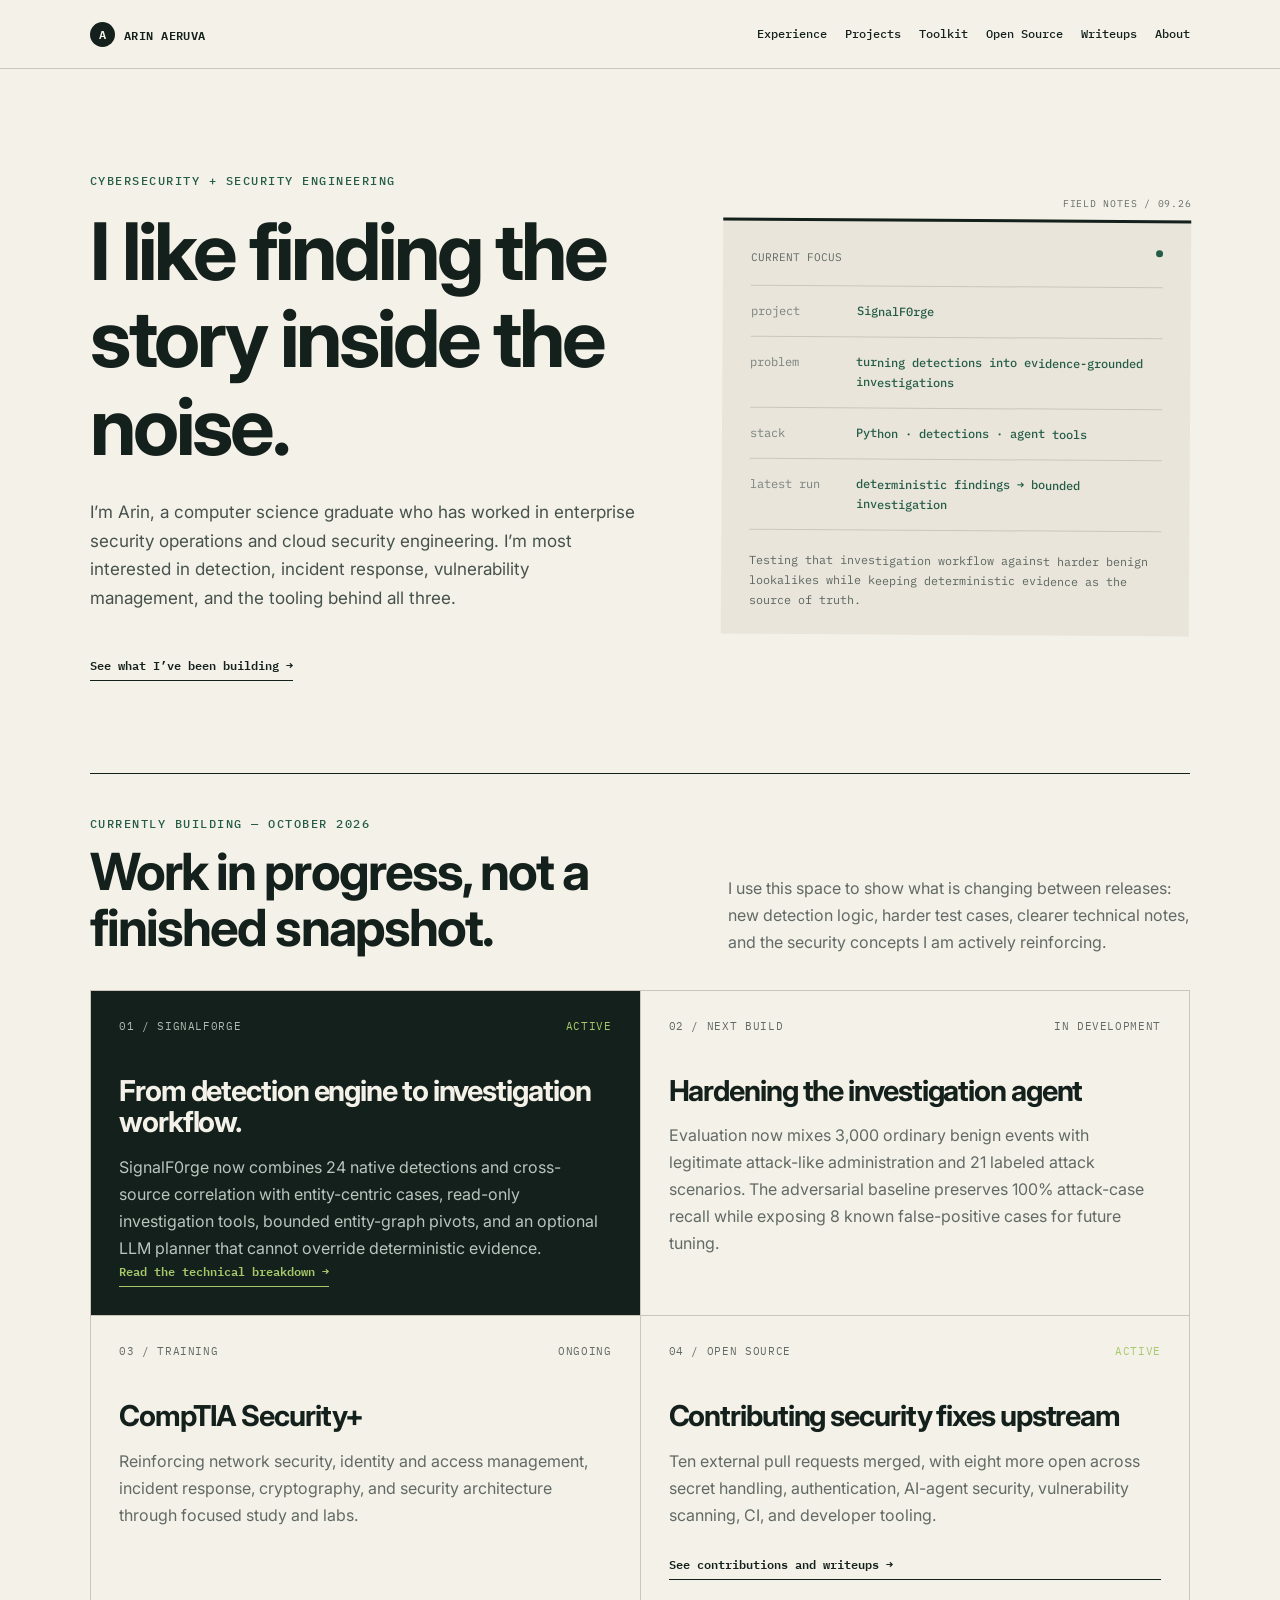
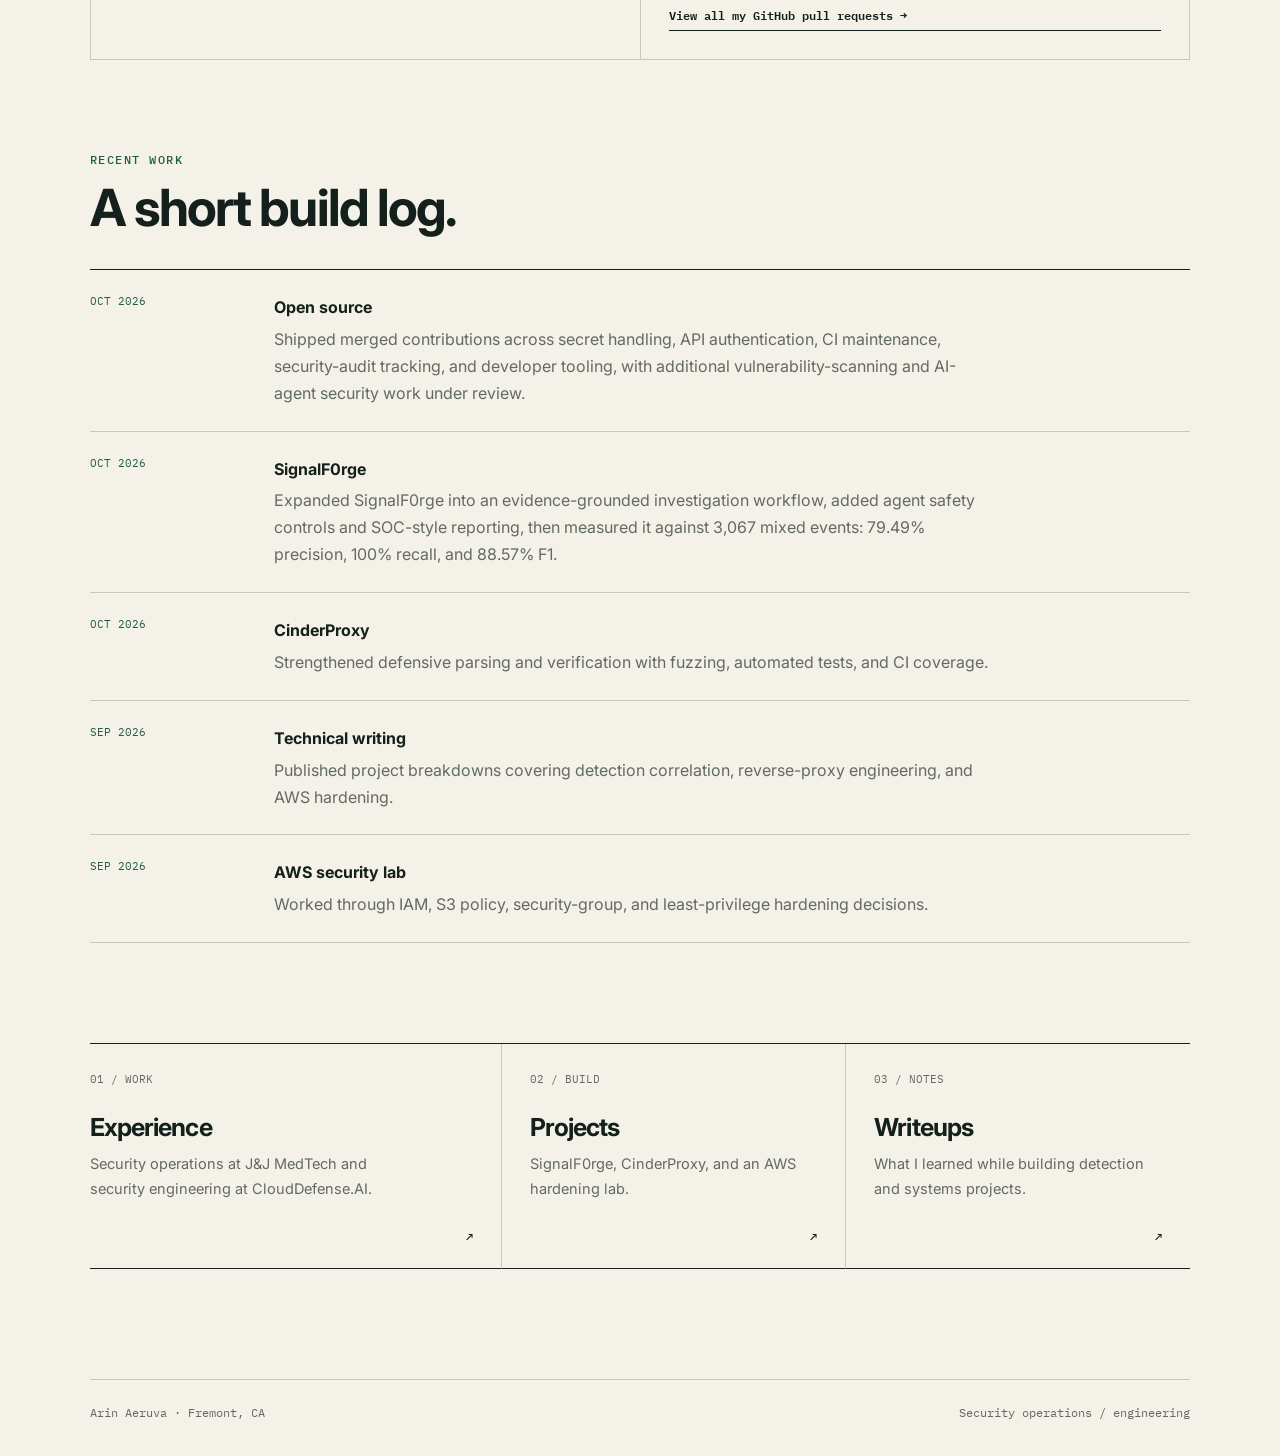
==== commit dec639c2: "Show public GitHub PR history and refresh open-source contribution counts" ====
--- a/index.html
+++ b/index.html
@@ -1 +1 @@
-<!doctype html><html lang="en"><head><meta charset="utf-8"><meta name="viewport" content="width=device-width,initial-scale=1"><meta name="description" content="Arin Aeruva — security engineering, detection, and incident response."><title>Arin Aeruva — Security Engineer</title><link href="https://fonts.googleapis.com/css2?family=IBM+Plex+Mono:wght@400;500;600&family=Inter:wght@400;500;600;700&display=swap" rel="stylesheet"><link rel="stylesheet" href="/styles.css?v=20261020"><link rel="icon" type="image/svg+xml" href="data:image/svg+xml,%3Csvg xmlns='http://www.w3.org/2000/svg' viewBox='0 0 64 64'%3E%3Crect width='64' height='64' rx='32' fill='%23111c18'/%3E%3Cpath d='M17 41 30 15h7L25 41zm14 0 8-16h8l-8 16z' fill='%23b8e16f'/%3E%3C/svg%3E"></head><body><header class="site-header"><nav class="nav wrap"><a class="mark" href="/"><span>A</span>ARIN AERUVA</a><button class="menu" aria-expanded="false">MENU</button><div class="links"><a href="/experience.html">Experience</a><a href="/projects.html">Projects</a><a href="/toolkit.html">Toolkit</a><a href="/open-source.html">Open Source</a><a href="/writeups.html">Writeups</a><a href="/about.html">About</a></div></nav></header><main class="page"><div class="wrap"><section class="home-hero"><div><div class="kicker">Cybersecurity + security engineering</div><h1>I like finding the story inside the noise.</h1><p class="lede">I’m Arin, a computer science graduate who has worked in enterprise security operations and cloud security engineering. I’m most interested in detection, incident response, vulnerability management, and the tooling behind all three.</p><a class="plain-link" href="/projects.html">See what I’ve been building →</a></div><aside class="status-board"><div class="board-label"><span>CURRENT FOCUS</span><span class="live"></span></div><div class="board-row"><span>project</span><b>SignalF0rge</b></div><div class="board-row"><span>problem</span><b>turning detections into evidence-grounded investigations</b></div><div class="board-row"><span>stack</span><b>Python · detections · agent tools</b></div><div class="board-row"><span>latest run</span><b>deterministic findings → bounded investigation</b></div><p class="board-note">Testing that investigation workflow against harder benign lookalikes while keeping deterministic evidence as the source of truth.</p></aside></section><section class="activity-section"><div class="section-intro"><div><div class="kicker">CURRENTLY BUILDING — OCTOBER 2026</div><h2>Work in progress, not a finished snapshot.</h2></div><p>I use this space to show what is changing between releases: new detection logic, harder test cases, clearer technical notes, and the security concepts I am actively reinforcing.</p></div><div class="activity-grid"><article class="activity-card activity-feature"><div class="activity-top"><span>01 / SIGNALF0RGE</span><span class="activity-state">ACTIVE</span></div><h3>From detection engine to investigation workflow.</h3><p>SignalF0rge now combines 24 native detections and cross-source correlation with entity-centric cases, read-only investigation tools, bounded entity-graph pivots, and an optional LLM planner that cannot override deterministic evidence.</p><a class="plain-link" href="/signalforge-writeup.html">Read the technical breakdown →</a></article><article class="activity-card"><div class="activity-top"><span>02 / NEXT BUILD</span><span>IN DEVELOPMENT</span></div><h3>Hardening the investigation agent</h3><p>Evaluation now mixes 3,000 ordinary benign events with legitimate attack-like administration and 21 labeled attack scenarios. The adversarial baseline preserves 100% attack-case recall while exposing 8 known false-positive cases for future tuning.</p></article><article class="activity-card"><div class="activity-top"><span>03 / TRAINING</span><span>ONGOING</span></div><h3>CompTIA Security+</h3><p>Reinforcing network security, identity and access management, incident response, cryptography, and security architecture through focused study and labs.</p></article><article class="activity-card"><div class="activity-top"><span>04 / OPEN SOURCE</span><span class="activity-state">ACTIVE</span></div><h3>Contributing security fixes upstream</h3><p>Nine external pull requests merged, with four more under review across secret handling, authentication, AI-agent security, vulnerability scanning, CI, and developer tooling.</p><a class="plain-link" href="/open-source.html">See contributions and writeups →</a></article></div></section><section class="recent-work"><div class="section-intro"><div><div class="kicker">RECENT WORK</div><h2>A short build log.</h2></div></div><div class="timeline"><div class="timeline-row"><time>OCT 2026</time><div><strong>Open source</strong><p>Shipped merged contributions across secret handling, API authentication, CI maintenance, security-audit tracking, and developer tooling, with additional vulnerability-scanning and AI-agent security work under review.</p></div></div><div class="timeline-row"><time>OCT 2026</time><div><strong>SignalF0rge</strong><p>Expanded SignalF0rge into an evidence-grounded investigation workflow, added agent safety controls and SOC-style reporting, then measured it against 3,067 mixed events: 79.49% precision, 100% recall, and 88.57% F1.</p></div></div><div class="timeline-row"><time>OCT 2026</time><div><strong>CinderProxy</strong><p>Strengthened defensive parsing and verification with fuzzing, automated tests, and CI coverage.</p></div></div><div class="timeline-row"><time>SEP 2026</time><div><strong>Technical writing</strong><p>Published project breakdowns covering detection correlation, reverse-proxy engineering, and AWS hardening.</p></div></div><div class="timeline-row"><time>SEP 2026</time><div><strong>AWS security lab</strong><p>Worked through IAM, S3 policy, security-group, and least-privilege hardening decisions.</p></div></div></div></section><section class="home-grid"><a class="home-card" href="/experience.html"><span class="card-no">01 / WORK</span><div><h2>Experience</h2><p>Security operations at J&amp;J MedTech and security engineering at CloudDefense.AI.</p></div><span>↗</span></a><a class="home-card" href="/projects.html"><span class="card-no">02 / BUILD</span><div><h2>Projects</h2><p>SignalF0rge, CinderProxy, and an AWS hardening lab.</p></div><span>↗</span></a><a class="home-card" href="/writeups.html"><span class="card-no">03 / NOTES</span><div><h2>Writeups</h2><p>What I learned while building detection and systems projects.</p></div><span>↗</span></a></section></div></main><footer class="footer wrap"><span>Arin Aeruva · Fremont, CA</span><span>Security operations / engineering</span></footer><script src="/site.js"></script></body></html>
+<!doctype html><html lang="en"><head><meta charset="utf-8"><meta name="viewport" content="width=device-width,initial-scale=1"><meta name="description" content="Arin Aeruva — security engineering, detection, and incident response."><title>Arin Aeruva — Security Engineer</title><link href="https://fonts.googleapis.com/css2?family=IBM+Plex+Mono:wght@400;500;600&family=Inter:wght@400;500;600;700&display=swap" rel="stylesheet"><link rel="stylesheet" href="/styles.css?v=20261020"><link rel="icon" type="image/svg+xml" href="data:image/svg+xml,%3Csvg xmlns='http://www.w3.org/2000/svg' viewBox='0 0 64 64'%3E%3Crect width='64' height='64' rx='32' fill='%23111c18'/%3E%3Cpath d='M17 41 30 15h7L25 41zm14 0 8-16h8l-8 16z' fill='%23b8e16f'/%3E%3C/svg%3E"></head><body><header class="site-header"><nav class="nav wrap"><a class="mark" href="/"><span>A</span>ARIN AERUVA</a><button class="menu" aria-expanded="false">MENU</button><div class="links"><a href="/experience.html">Experience</a><a href="/projects.html">Projects</a><a href="/toolkit.html">Toolkit</a><a href="/open-source.html">Open Source</a><a href="/writeups.html">Writeups</a><a href="/about.html">About</a></div></nav></header><main class="page"><div class="wrap"><section class="home-hero"><div><div class="kicker">Cybersecurity + security engineering</div><h1>I like finding the story inside the noise.</h1><p class="lede">I’m Arin, a computer science graduate who has worked in enterprise security operations and cloud security engineering. I’m most interested in detection, incident response, vulnerability management, and the tooling behind all three.</p><a class="plain-link" href="/projects.html">See what I’ve been building →</a></div><aside class="status-board"><div class="board-label"><span>CURRENT FOCUS</span><span class="live"></span></div><div class="board-row"><span>project</span><b>SignalF0rge</b></div><div class="board-row"><span>problem</span><b>turning detections into evidence-grounded investigations</b></div><div class="board-row"><span>stack</span><b>Python · detections · agent tools</b></div><div class="board-row"><span>latest run</span><b>deterministic findings → bounded investigation</b></div><p class="board-note">Testing that investigation workflow against harder benign lookalikes while keeping deterministic evidence as the source of truth.</p></aside></section><section class="activity-section"><div class="section-intro"><div><div class="kicker">CURRENTLY BUILDING — OCTOBER 2026</div><h2>Work in progress, not a finished snapshot.</h2></div><p>I use this space to show what is changing between releases: new detection logic, harder test cases, clearer technical notes, and the security concepts I am actively reinforcing.</p></div><div class="activity-grid"><article class="activity-card activity-feature"><div class="activity-top"><span>01 / SIGNALF0RGE</span><span class="activity-state">ACTIVE</span></div><h3>From detection engine to investigation workflow.</h3><p>SignalF0rge now combines 24 native detections and cross-source correlation with entity-centric cases, read-only investigation tools, bounded entity-graph pivots, and an optional LLM planner that cannot override deterministic evidence.</p><a class="plain-link" href="/signalforge-writeup.html">Read the technical breakdown →</a></article><article class="activity-card"><div class="activity-top"><span>02 / NEXT BUILD</span><span>IN DEVELOPMENT</span></div><h3>Hardening the investigation agent</h3><p>Evaluation now mixes 3,000 ordinary benign events with legitimate attack-like administration and 21 labeled attack scenarios. The adversarial baseline preserves 100% attack-case recall while exposing 8 known false-positive cases for future tuning.</p></article><article class="activity-card"><div class="activity-top"><span>03 / TRAINING</span><span>ONGOING</span></div><h3>CompTIA Security+</h3><p>Reinforcing network security, identity and access management, incident response, cryptography, and security architecture through focused study and labs.</p></article><article class="activity-card"><div class="activity-top"><span>04 / OPEN SOURCE</span><span class="activity-state">ACTIVE</span></div><h3>Contributing security fixes upstream</h3><p>Ten external pull requests merged, with eight more open across secret handling, authentication, AI-agent security, vulnerability scanning, CI, and developer tooling.</p><a class="plain-link" href="/open-source.html">See contributions and writeups →</a> <a class="plain-link" href="https://github.com/search?q=author%3Aarin30+is%3Apr&type=pullrequests" target="_blank" rel="noopener noreferrer">View all my GitHub pull requests →</a></article></div></section><section class="recent-work"><div class="section-intro"><div><div class="kicker">RECENT WORK</div><h2>A short build log.</h2></div></div><div class="timeline"><div class="timeline-row"><time>OCT 2026</time><div><strong>Open source</strong><p>Shipped merged contributions across secret handling, API authentication, CI maintenance, security-audit tracking, and developer tooling, with additional vulnerability-scanning and AI-agent security work under review.</p></div></div><div class="timeline-row"><time>OCT 2026</time><div><strong>SignalF0rge</strong><p>Expanded SignalF0rge into an evidence-grounded investigation workflow, added agent safety controls and SOC-style reporting, then measured it against 3,067 mixed events: 79.49% precision, 100% recall, and 88.57% F1.</p></div></div><div class="timeline-row"><time>OCT 2026</time><div><strong>CinderProxy</strong><p>Strengthened defensive parsing and verification with fuzzing, automated tests, and CI coverage.</p></div></div><div class="timeline-row"><time>SEP 2026</time><div><strong>Technical writing</strong><p>Published project breakdowns covering detection correlation, reverse-proxy engineering, and AWS hardening.</p></div></div><div class="timeline-row"><time>SEP 2026</time><div><strong>AWS security lab</strong><p>Worked through IAM, S3 policy, security-group, and least-privilege hardening decisions.</p></div></div></div></section><section class="home-grid"><a class="home-card" href="/experience.html"><span class="card-no">01 / WORK</span><div><h2>Experience</h2><p>Security operations at J&amp;J MedTech and security engineering at CloudDefense.AI.</p></div><span>↗</span></a><a class="home-card" href="/projects.html"><span class="card-no">02 / BUILD</span><div><h2>Projects</h2><p>SignalF0rge, CinderProxy, and an AWS hardening lab.</p></div><span>↗</span></a><a class="home-card" href="/writeups.html"><span class="card-no">03 / NOTES</span><div><h2>Writeups</h2><p>What I learned while building detection and systems projects.</p></div><span>↗</span></a></section></div></main><footer class="footer wrap"><span>Arin Aeruva · Fremont, CA</span><span>Security operations / engineering</span></footer><script src="/site.js"></script></body></html>
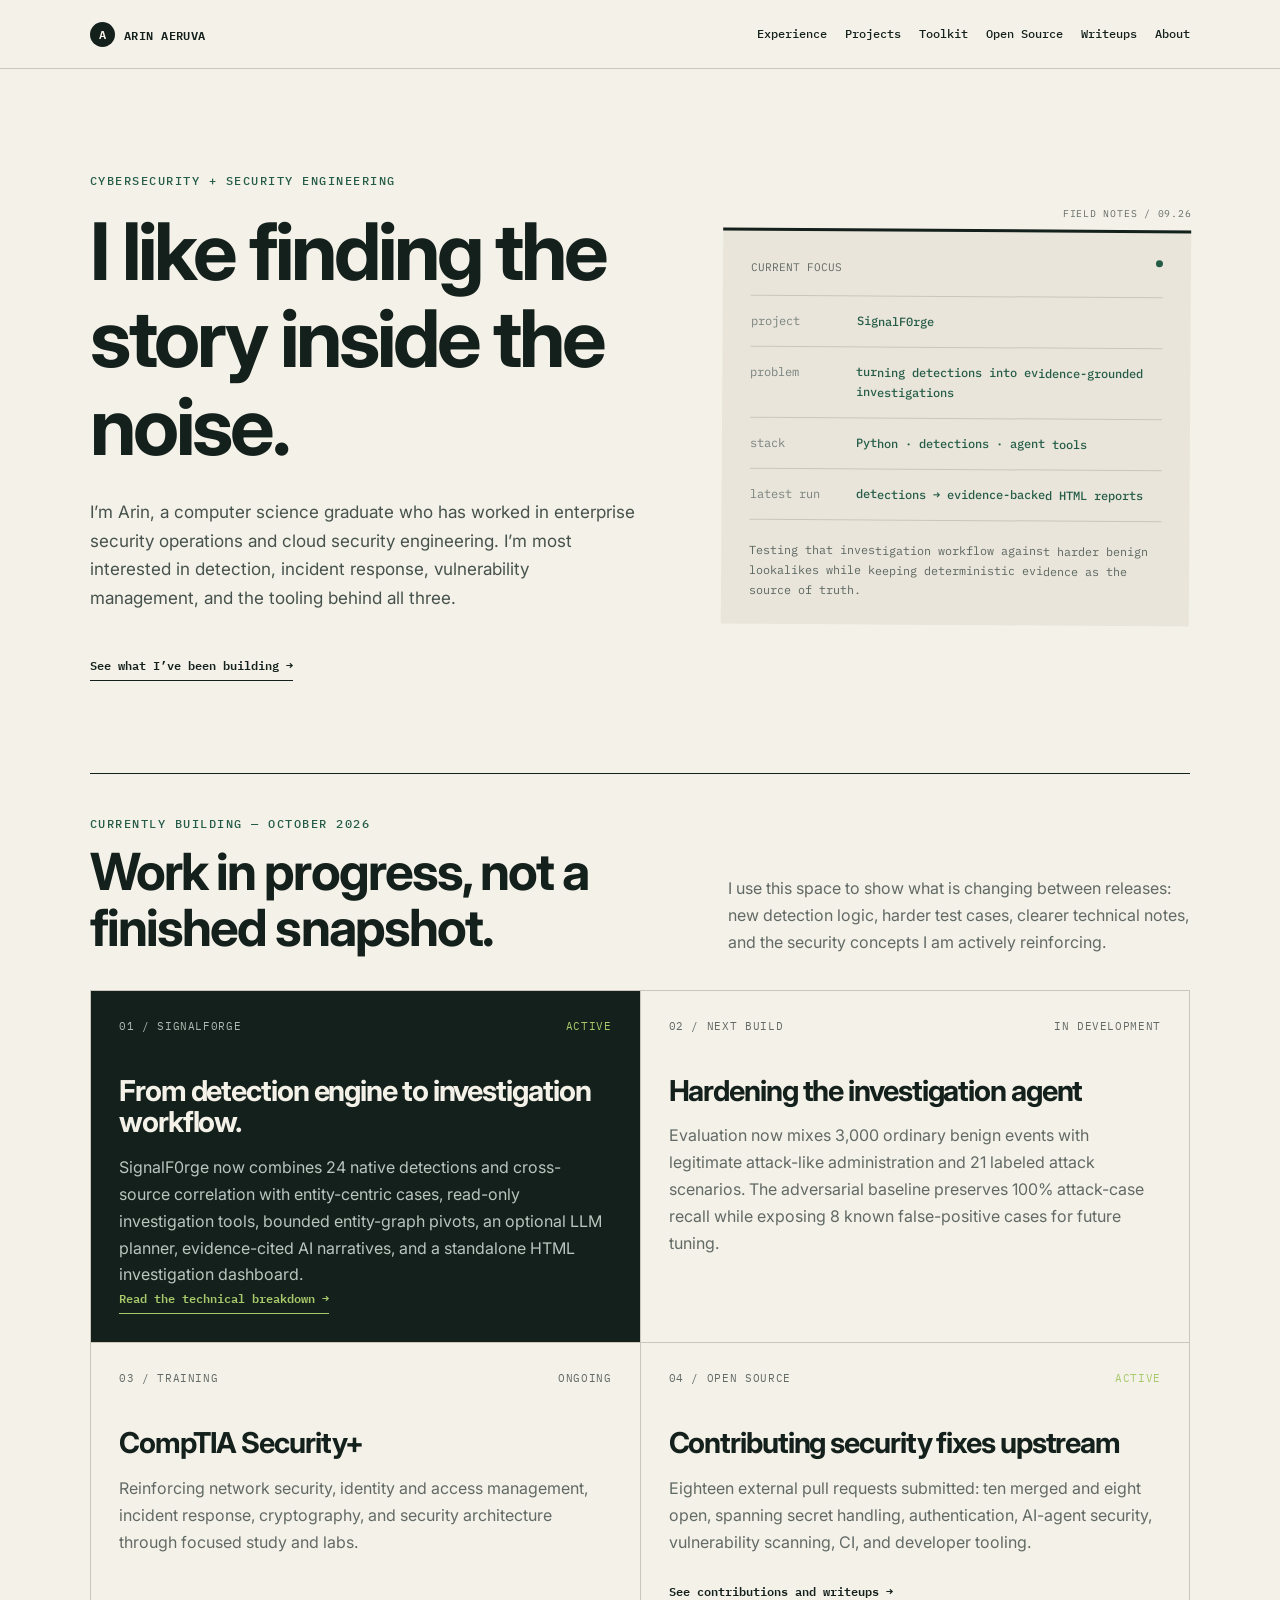
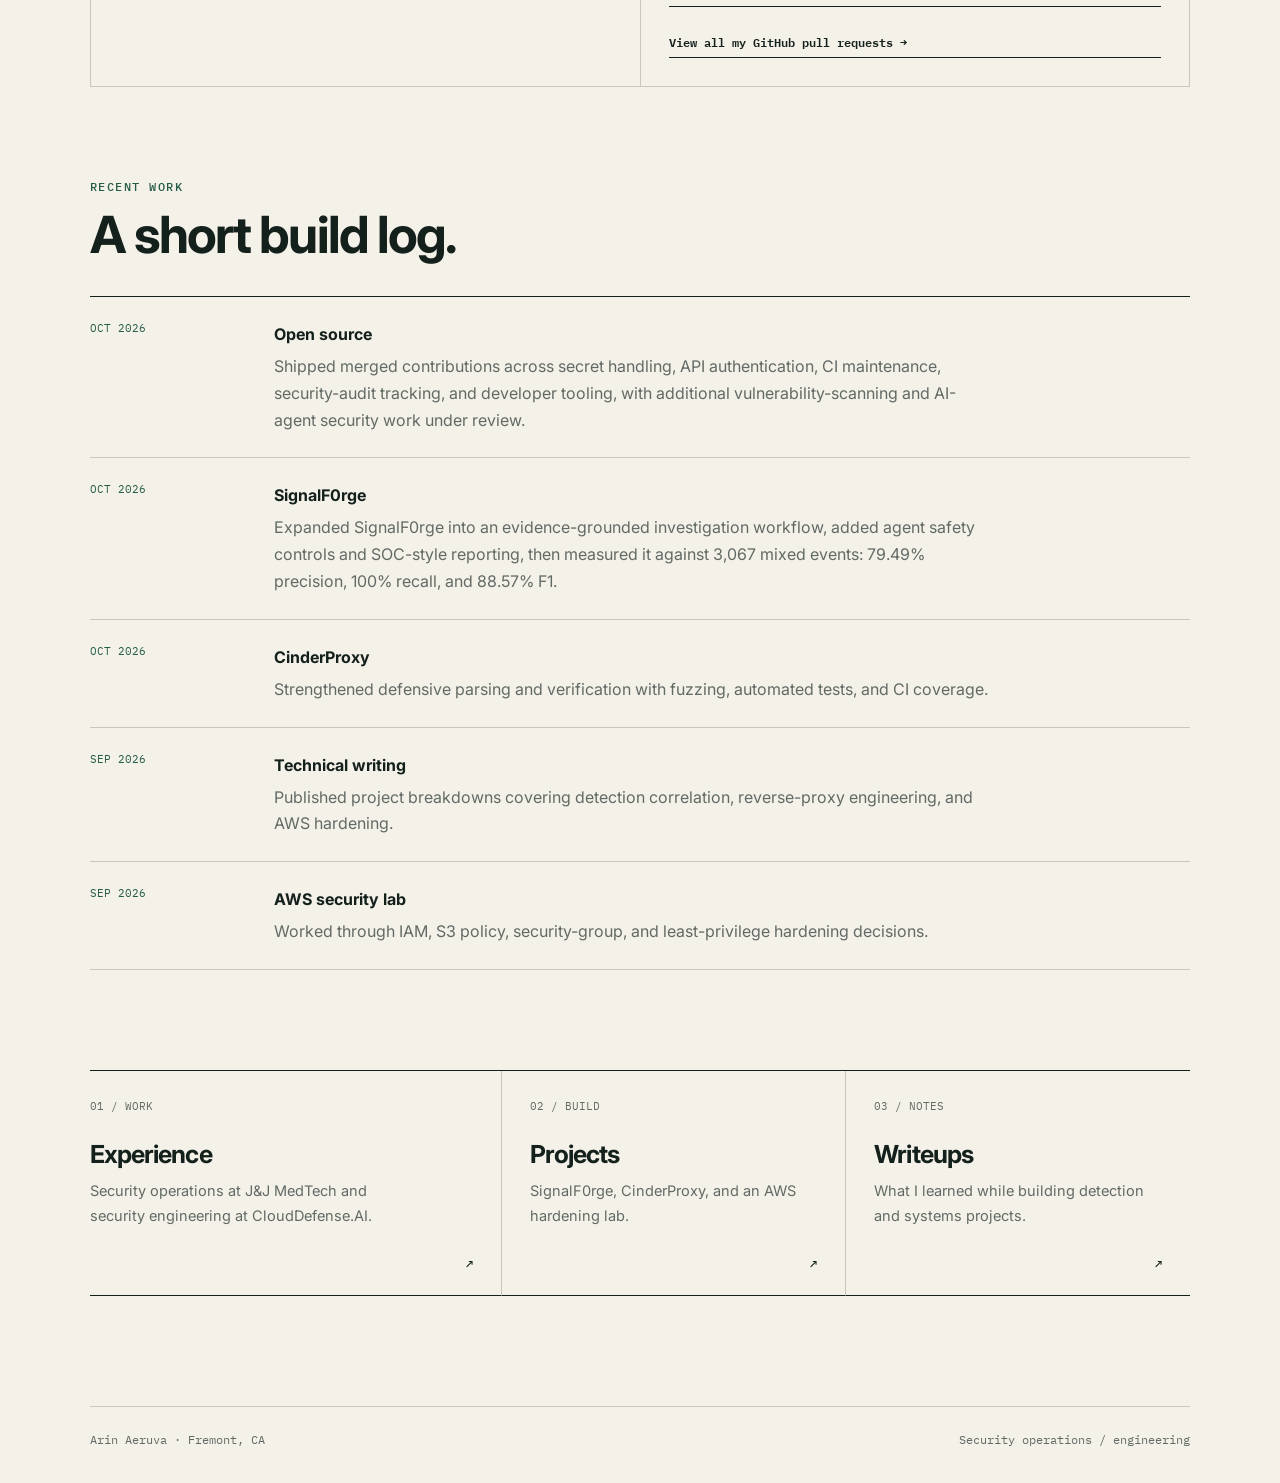
==== commit 3b06b14b: "Refresh homepage with verified PR totals and latest SignalF0rge reporting" ====
--- a/index.html
+++ b/index.html
@@ -1 +1 @@
-<!doctype html><html lang="en"><head><meta charset="utf-8"><meta name="viewport" content="width=device-width,initial-scale=1"><meta name="description" content="Arin Aeruva — security engineering, detection, and incident response."><title>Arin Aeruva — Security Engineer</title><link href="https://fonts.googleapis.com/css2?family=IBM+Plex+Mono:wght@400;500;600&family=Inter:wght@400;500;600;700&display=swap" rel="stylesheet"><link rel="stylesheet" href="/styles.css?v=20261020"><link rel="icon" type="image/svg+xml" href="data:image/svg+xml,%3Csvg xmlns='http://www.w3.org/2000/svg' viewBox='0 0 64 64'%3E%3Crect width='64' height='64' rx='32' fill='%23111c18'/%3E%3Cpath d='M17 41 30 15h7L25 41zm14 0 8-16h8l-8 16z' fill='%23b8e16f'/%3E%3C/svg%3E"></head><body><header class="site-header"><nav class="nav wrap"><a class="mark" href="/"><span>A</span>ARIN AERUVA</a><button class="menu" aria-expanded="false">MENU</button><div class="links"><a href="/experience.html">Experience</a><a href="/projects.html">Projects</a><a href="/toolkit.html">Toolkit</a><a href="/open-source.html">Open Source</a><a href="/writeups.html">Writeups</a><a href="/about.html">About</a></div></nav></header><main class="page"><div class="wrap"><section class="home-hero"><div><div class="kicker">Cybersecurity + security engineering</div><h1>I like finding the story inside the noise.</h1><p class="lede">I’m Arin, a computer science graduate who has worked in enterprise security operations and cloud security engineering. I’m most interested in detection, incident response, vulnerability management, and the tooling behind all three.</p><a class="plain-link" href="/projects.html">See what I’ve been building →</a></div><aside class="status-board"><div class="board-label"><span>CURRENT FOCUS</span><span class="live"></span></div><div class="board-row"><span>project</span><b>SignalF0rge</b></div><div class="board-row"><span>problem</span><b>turning detections into evidence-grounded investigations</b></div><div class="board-row"><span>stack</span><b>Python · detections · agent tools</b></div><div class="board-row"><span>latest run</span><b>deterministic findings → bounded investigation</b></div><p class="board-note">Testing that investigation workflow against harder benign lookalikes while keeping deterministic evidence as the source of truth.</p></aside></section><section class="activity-section"><div class="section-intro"><div><div class="kicker">CURRENTLY BUILDING — OCTOBER 2026</div><h2>Work in progress, not a finished snapshot.</h2></div><p>I use this space to show what is changing between releases: new detection logic, harder test cases, clearer technical notes, and the security concepts I am actively reinforcing.</p></div><div class="activity-grid"><article class="activity-card activity-feature"><div class="activity-top"><span>01 / SIGNALF0RGE</span><span class="activity-state">ACTIVE</span></div><h3>From detection engine to investigation workflow.</h3><p>SignalF0rge now combines 24 native detections and cross-source correlation with entity-centric cases, read-only investigation tools, bounded entity-graph pivots, and an optional LLM planner that cannot override deterministic evidence.</p><a class="plain-link" href="/signalforge-writeup.html">Read the technical breakdown →</a></article><article class="activity-card"><div class="activity-top"><span>02 / NEXT BUILD</span><span>IN DEVELOPMENT</span></div><h3>Hardening the investigation agent</h3><p>Evaluation now mixes 3,000 ordinary benign events with legitimate attack-like administration and 21 labeled attack scenarios. The adversarial baseline preserves 100% attack-case recall while exposing 8 known false-positive cases for future tuning.</p></article><article class="activity-card"><div class="activity-top"><span>03 / TRAINING</span><span>ONGOING</span></div><h3>CompTIA Security+</h3><p>Reinforcing network security, identity and access management, incident response, cryptography, and security architecture through focused study and labs.</p></article><article class="activity-card"><div class="activity-top"><span>04 / OPEN SOURCE</span><span class="activity-state">ACTIVE</span></div><h3>Contributing security fixes upstream</h3><p>Ten external pull requests merged, with eight more open across secret handling, authentication, AI-agent security, vulnerability scanning, CI, and developer tooling.</p><a class="plain-link" href="/open-source.html">See contributions and writeups →</a> <a class="plain-link" href="https://github.com/search?q=author%3Aarin30+is%3Apr&type=pullrequests" target="_blank" rel="noopener noreferrer">View all my GitHub pull requests →</a></article></div></section><section class="recent-work"><div class="section-intro"><div><div class="kicker">RECENT WORK</div><h2>A short build log.</h2></div></div><div class="timeline"><div class="timeline-row"><time>OCT 2026</time><div><strong>Open source</strong><p>Shipped merged contributions across secret handling, API authentication, CI maintenance, security-audit tracking, and developer tooling, with additional vulnerability-scanning and AI-agent security work under review.</p></div></div><div class="timeline-row"><time>OCT 2026</time><div><strong>SignalF0rge</strong><p>Expanded SignalF0rge into an evidence-grounded investigation workflow, added agent safety controls and SOC-style reporting, then measured it against 3,067 mixed events: 79.49% precision, 100% recall, and 88.57% F1.</p></div></div><div class="timeline-row"><time>OCT 2026</time><div><strong>CinderProxy</strong><p>Strengthened defensive parsing and verification with fuzzing, automated tests, and CI coverage.</p></div></div><div class="timeline-row"><time>SEP 2026</time><div><strong>Technical writing</strong><p>Published project breakdowns covering detection correlation, reverse-proxy engineering, and AWS hardening.</p></div></div><div class="timeline-row"><time>SEP 2026</time><div><strong>AWS security lab</strong><p>Worked through IAM, S3 policy, security-group, and least-privilege hardening decisions.</p></div></div></div></section><section class="home-grid"><a class="home-card" href="/experience.html"><span class="card-no">01 / WORK</span><div><h2>Experience</h2><p>Security operations at J&amp;J MedTech and security engineering at CloudDefense.AI.</p></div><span>↗</span></a><a class="home-card" href="/projects.html"><span class="card-no">02 / BUILD</span><div><h2>Projects</h2><p>SignalF0rge, CinderProxy, and an AWS hardening lab.</p></div><span>↗</span></a><a class="home-card" href="/writeups.html"><span class="card-no">03 / NOTES</span><div><h2>Writeups</h2><p>What I learned while building detection and systems projects.</p></div><span>↗</span></a></section></div></main><footer class="footer wrap"><span>Arin Aeruva · Fremont, CA</span><span>Security operations / engineering</span></footer><script src="/site.js"></script></body></html>
+<!doctype html><html lang="en"><head><meta charset="utf-8"><meta name="viewport" content="width=device-width,initial-scale=1"><meta name="description" content="Arin Aeruva — security engineering, detection, and incident response."><title>Arin Aeruva — Security Engineer</title><link href="https://fonts.googleapis.com/css2?family=IBM+Plex+Mono:wght@400;500;600&family=Inter:wght@400;500;600;700&display=swap" rel="stylesheet"><link rel="stylesheet" href="/styles.css?v=20261020"><link rel="icon" type="image/svg+xml" href="data:image/svg+xml,%3Csvg xmlns='http://www.w3.org/2000/svg' viewBox='0 0 64 64'%3E%3Crect width='64' height='64' rx='32' fill='%23111c18'/%3E%3Cpath d='M17 41 30 15h7L25 41zm14 0 8-16h8l-8 16z' fill='%23b8e16f'/%3E%3C/svg%3E"></head><body><header class="site-header"><nav class="nav wrap"><a class="mark" href="/"><span>A</span>ARIN AERUVA</a><button class="menu" aria-expanded="false">MENU</button><div class="links"><a href="/experience.html">Experience</a><a href="/projects.html">Projects</a><a href="/toolkit.html">Toolkit</a><a href="/open-source.html">Open Source</a><a href="/writeups.html">Writeups</a><a href="/about.html">About</a></div></nav></header><main class="page"><div class="wrap"><section class="home-hero"><div><div class="kicker">Cybersecurity + security engineering</div><h1>I like finding the story inside the noise.</h1><p class="lede">I’m Arin, a computer science graduate who has worked in enterprise security operations and cloud security engineering. I’m most interested in detection, incident response, vulnerability management, and the tooling behind all three.</p><a class="plain-link" href="/projects.html">See what I’ve been building →</a></div><aside class="status-board"><div class="board-label"><span>CURRENT FOCUS</span><span class="live"></span></div><div class="board-row"><span>project</span><b>SignalF0rge</b></div><div class="board-row"><span>problem</span><b>turning detections into evidence-grounded investigations</b></div><div class="board-row"><span>stack</span><b>Python · detections · agent tools</b></div><div class="board-row"><span>latest run</span><b>detections → evidence-backed HTML reports</b></div><p class="board-note">Testing that investigation workflow against harder benign lookalikes while keeping deterministic evidence as the source of truth.</p></aside></section><section class="activity-section"><div class="section-intro"><div><div class="kicker">CURRENTLY BUILDING — OCTOBER 2026</div><h2>Work in progress, not a finished snapshot.</h2></div><p>I use this space to show what is changing between releases: new detection logic, harder test cases, clearer technical notes, and the security concepts I am actively reinforcing.</p></div><div class="activity-grid"><article class="activity-card activity-feature"><div class="activity-top"><span>01 / SIGNALF0RGE</span><span class="activity-state">ACTIVE</span></div><h3>From detection engine to investigation workflow.</h3><p>SignalF0rge now combines 24 native detections and cross-source correlation with entity-centric cases, read-only investigation tools, bounded entity-graph pivots, an optional LLM planner, evidence-cited AI narratives, and a standalone HTML investigation dashboard.</p><a class="plain-link" href="/signalforge-writeup.html">Read the technical breakdown →</a></article><article class="activity-card"><div class="activity-top"><span>02 / NEXT BUILD</span><span>IN DEVELOPMENT</span></div><h3>Hardening the investigation agent</h3><p>Evaluation now mixes 3,000 ordinary benign events with legitimate attack-like administration and 21 labeled attack scenarios. The adversarial baseline preserves 100% attack-case recall while exposing 8 known false-positive cases for future tuning.</p></article><article class="activity-card"><div class="activity-top"><span>03 / TRAINING</span><span>ONGOING</span></div><h3>CompTIA Security+</h3><p>Reinforcing network security, identity and access management, incident response, cryptography, and security architecture through focused study and labs.</p></article><article class="activity-card"><div class="activity-top"><span>04 / OPEN SOURCE</span><span class="activity-state">ACTIVE</span></div><h3>Contributing security fixes upstream</h3><p>Eighteen external pull requests submitted: ten merged and eight open, spanning secret handling, authentication, AI-agent security, vulnerability scanning, CI, and developer tooling.</p><a class="plain-link" href="/open-source.html">See contributions and writeups →</a> <a class="plain-link" href="https://github.com/search?q=author%3Aarin30+is%3Apr&type=pullrequests" target="_blank" rel="noopener noreferrer">View all my GitHub pull requests →</a></article></div></section><section class="recent-work"><div class="section-intro"><div><div class="kicker">RECENT WORK</div><h2>A short build log.</h2></div></div><div class="timeline"><div class="timeline-row"><time>OCT 2026</time><div><strong>Open source</strong><p>Shipped merged contributions across secret handling, API authentication, CI maintenance, security-audit tracking, and developer tooling, with additional vulnerability-scanning and AI-agent security work under review.</p></div></div><div class="timeline-row"><time>OCT 2026</time><div><strong>SignalF0rge</strong><p>Expanded SignalF0rge into an evidence-grounded investigation workflow, added agent safety controls and SOC-style reporting, then measured it against 3,067 mixed events: 79.49% precision, 100% recall, and 88.57% F1.</p></div></div><div class="timeline-row"><time>OCT 2026</time><div><strong>CinderProxy</strong><p>Strengthened defensive parsing and verification with fuzzing, automated tests, and CI coverage.</p></div></div><div class="timeline-row"><time>SEP 2026</time><div><strong>Technical writing</strong><p>Published project breakdowns covering detection correlation, reverse-proxy engineering, and AWS hardening.</p></div></div><div class="timeline-row"><time>SEP 2026</time><div><strong>AWS security lab</strong><p>Worked through IAM, S3 policy, security-group, and least-privilege hardening decisions.</p></div></div></div></section><section class="home-grid"><a class="home-card" href="/experience.html"><span class="card-no">01 / WORK</span><div><h2>Experience</h2><p>Security operations at J&amp;J MedTech and security engineering at CloudDefense.AI.</p></div><span>↗</span></a><a class="home-card" href="/projects.html"><span class="card-no">02 / BUILD</span><div><h2>Projects</h2><p>SignalF0rge, CinderProxy, and an AWS hardening lab.</p></div><span>↗</span></a><a class="home-card" href="/writeups.html"><span class="card-no">03 / NOTES</span><div><h2>Writeups</h2><p>What I learned while building detection and systems projects.</p></div><span>↗</span></a></section></div></main><footer class="footer wrap"><span>Arin Aeruva · Fremont, CA</span><span>Security operations / engineering</span></footer><script src="/site.js"></script></body></html>
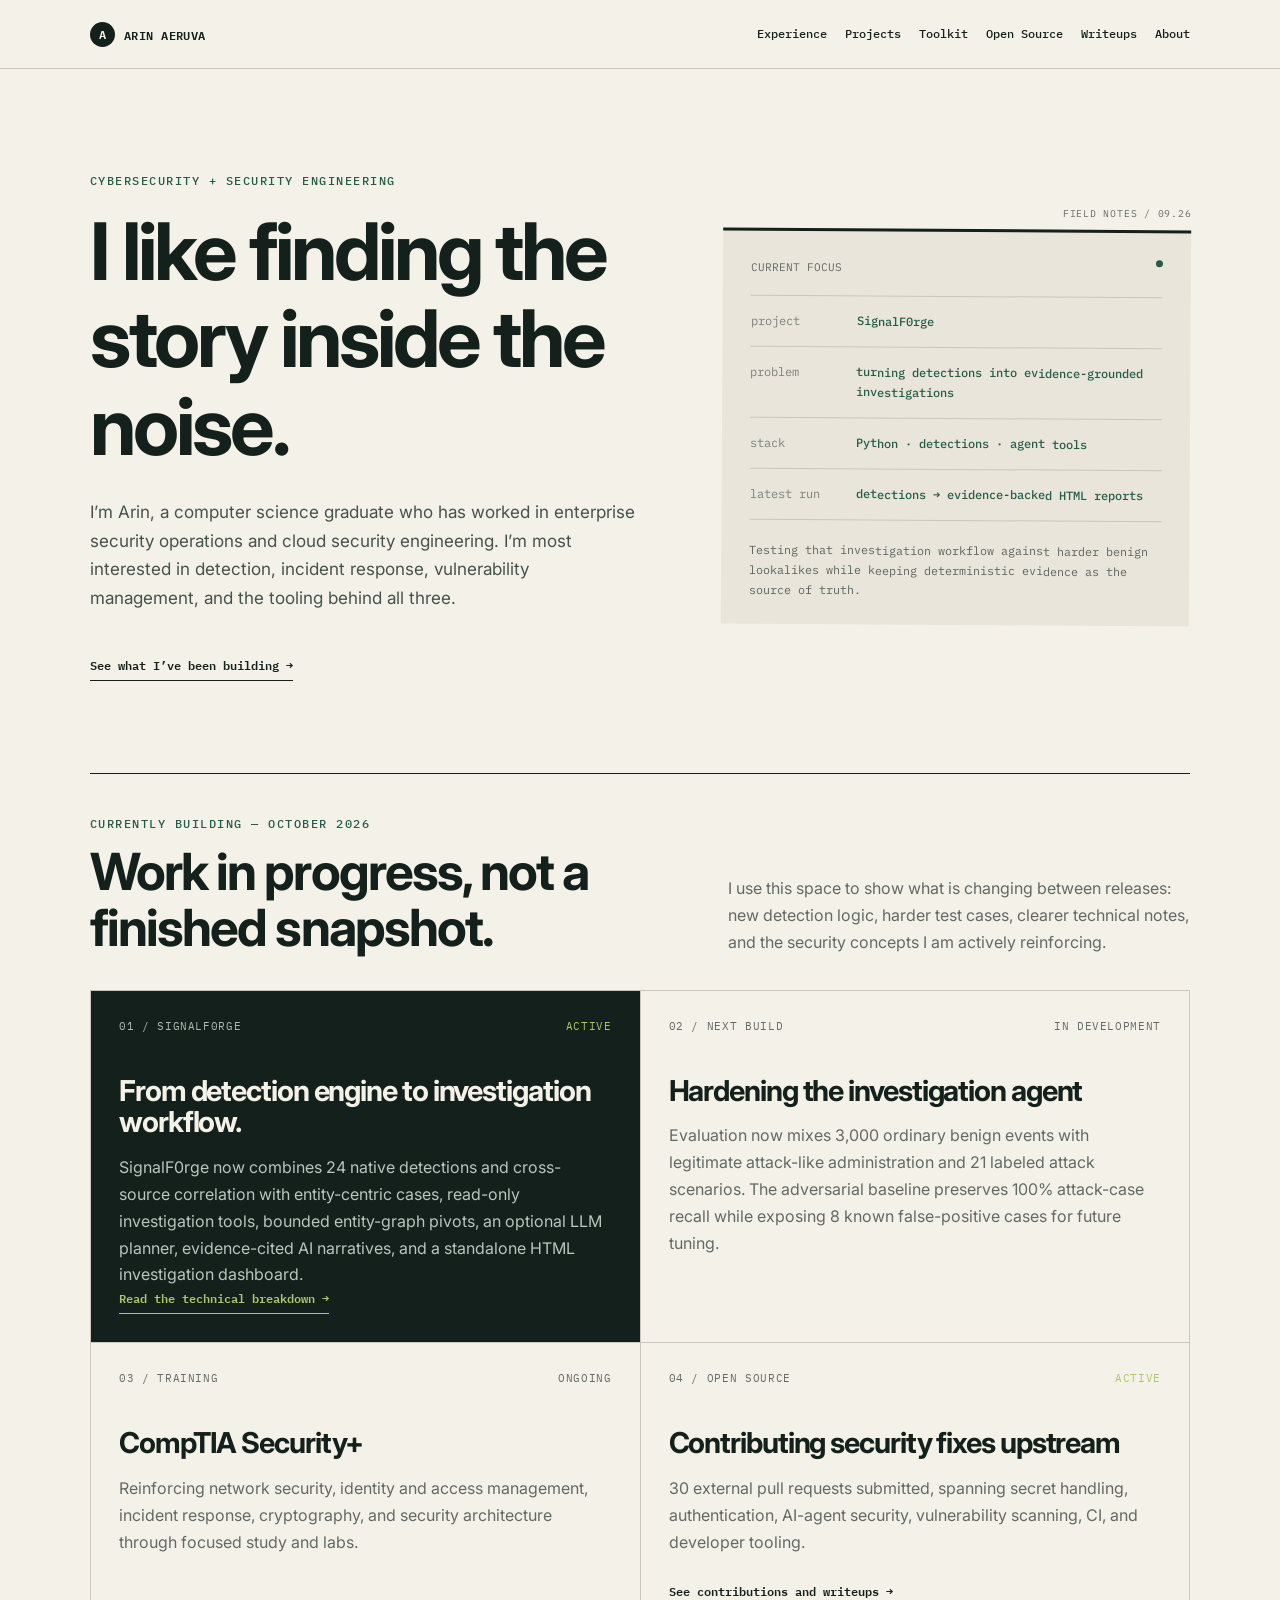
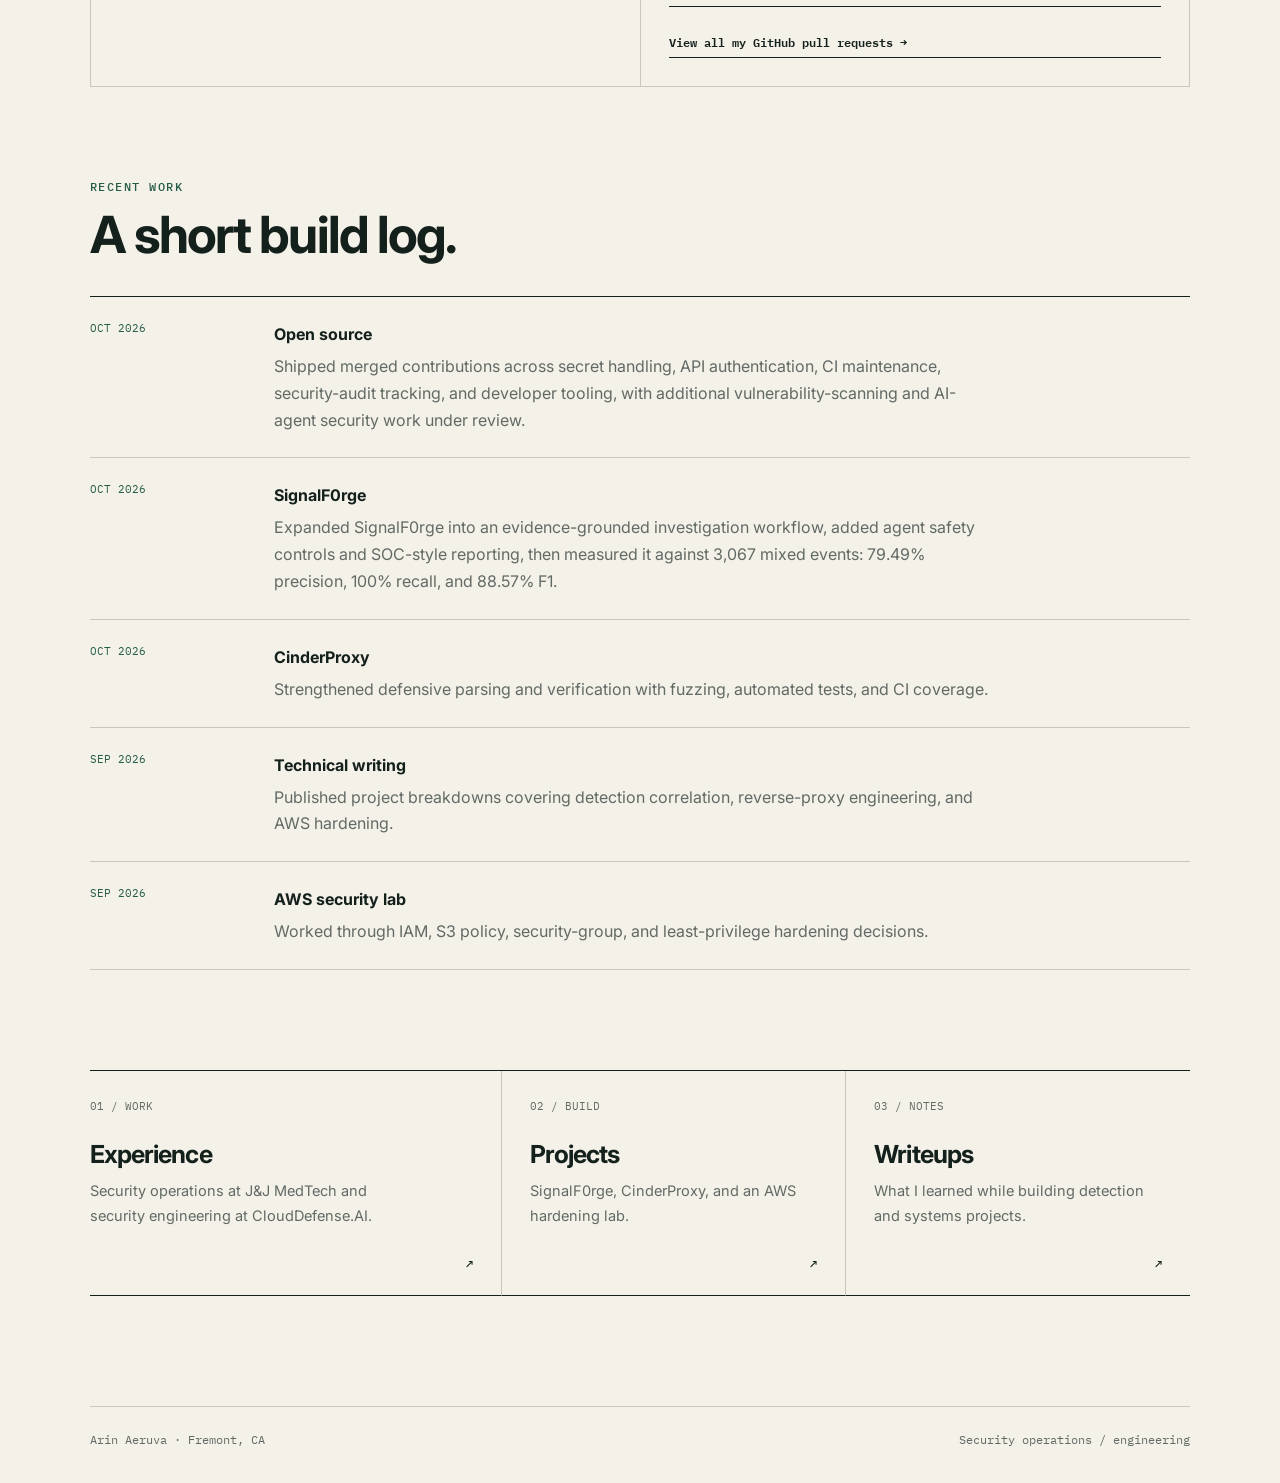
==== commit 2634539b: "Update homepage external PR count to 30" ====
--- a/index.html
+++ b/index.html
@@ -1 +1 @@
-<!doctype html><html lang="en"><head><meta charset="utf-8"><meta name="viewport" content="width=device-width,initial-scale=1"><meta name="description" content="Arin Aeruva — security engineering, detection, and incident response."><title>Arin Aeruva — Security Engineer</title><link href="https://fonts.googleapis.com/css2?family=IBM+Plex+Mono:wght@400;500;600&family=Inter:wght@400;500;600;700&display=swap" rel="stylesheet"><link rel="stylesheet" href="/styles.css?v=20261020"><link rel="icon" type="image/svg+xml" href="data:image/svg+xml,%3Csvg xmlns='http://www.w3.org/2000/svg' viewBox='0 0 64 64'%3E%3Crect width='64' height='64' rx='32' fill='%23111c18'/%3E%3Cpath d='M17 41 30 15h7L25 41zm14 0 8-16h8l-8 16z' fill='%23b8e16f'/%3E%3C/svg%3E"></head><body><header class="site-header"><nav class="nav wrap"><a class="mark" href="/"><span>A</span>ARIN AERUVA</a><button class="menu" aria-expanded="false">MENU</button><div class="links"><a href="/experience.html">Experience</a><a href="/projects.html">Projects</a><a href="/toolkit.html">Toolkit</a><a href="/open-source.html">Open Source</a><a href="/writeups.html">Writeups</a><a href="/about.html">About</a></div></nav></header><main class="page"><div class="wrap"><section class="home-hero"><div><div class="kicker">Cybersecurity + security engineering</div><h1>I like finding the story inside the noise.</h1><p class="lede">I’m Arin, a computer science graduate who has worked in enterprise security operations and cloud security engineering. I’m most interested in detection, incident response, vulnerability management, and the tooling behind all three.</p><a class="plain-link" href="/projects.html">See what I’ve been building →</a></div><aside class="status-board"><div class="board-label"><span>CURRENT FOCUS</span><span class="live"></span></div><div class="board-row"><span>project</span><b>SignalF0rge</b></div><div class="board-row"><span>problem</span><b>turning detections into evidence-grounded investigations</b></div><div class="board-row"><span>stack</span><b>Python · detections · agent tools</b></div><div class="board-row"><span>latest run</span><b>detections → evidence-backed HTML reports</b></div><p class="board-note">Testing that investigation workflow against harder benign lookalikes while keeping deterministic evidence as the source of truth.</p></aside></section><section class="activity-section"><div class="section-intro"><div><div class="kicker">CURRENTLY BUILDING — OCTOBER 2026</div><h2>Work in progress, not a finished snapshot.</h2></div><p>I use this space to show what is changing between releases: new detection logic, harder test cases, clearer technical notes, and the security concepts I am actively reinforcing.</p></div><div class="activity-grid"><article class="activity-card activity-feature"><div class="activity-top"><span>01 / SIGNALF0RGE</span><span class="activity-state">ACTIVE</span></div><h3>From detection engine to investigation workflow.</h3><p>SignalF0rge now combines 24 native detections and cross-source correlation with entity-centric cases, read-only investigation tools, bounded entity-graph pivots, an optional LLM planner, evidence-cited AI narratives, and a standalone HTML investigation dashboard.</p><a class="plain-link" href="/signalforge-writeup.html">Read the technical breakdown →</a></article><article class="activity-card"><div class="activity-top"><span>02 / NEXT BUILD</span><span>IN DEVELOPMENT</span></div><h3>Hardening the investigation agent</h3><p>Evaluation now mixes 3,000 ordinary benign events with legitimate attack-like administration and 21 labeled attack scenarios. The adversarial baseline preserves 100% attack-case recall while exposing 8 known false-positive cases for future tuning.</p></article><article class="activity-card"><div class="activity-top"><span>03 / TRAINING</span><span>ONGOING</span></div><h3>CompTIA Security+</h3><p>Reinforcing network security, identity and access management, incident response, cryptography, and security architecture through focused study and labs.</p></article><article class="activity-card"><div class="activity-top"><span>04 / OPEN SOURCE</span><span class="activity-state">ACTIVE</span></div><h3>Contributing security fixes upstream</h3><p>Eighteen external pull requests submitted: ten merged and eight open, spanning secret handling, authentication, AI-agent security, vulnerability scanning, CI, and developer tooling.</p><a class="plain-link" href="/open-source.html">See contributions and writeups →</a> <a class="plain-link" href="https://github.com/search?q=author%3Aarin30+is%3Apr&type=pullrequests" target="_blank" rel="noopener noreferrer">View all my GitHub pull requests →</a></article></div></section><section class="recent-work"><div class="section-intro"><div><div class="kicker">RECENT WORK</div><h2>A short build log.</h2></div></div><div class="timeline"><div class="timeline-row"><time>OCT 2026</time><div><strong>Open source</strong><p>Shipped merged contributions across secret handling, API authentication, CI maintenance, security-audit tracking, and developer tooling, with additional vulnerability-scanning and AI-agent security work under review.</p></div></div><div class="timeline-row"><time>OCT 2026</time><div><strong>SignalF0rge</strong><p>Expanded SignalF0rge into an evidence-grounded investigation workflow, added agent safety controls and SOC-style reporting, then measured it against 3,067 mixed events: 79.49% precision, 100% recall, and 88.57% F1.</p></div></div><div class="timeline-row"><time>OCT 2026</time><div><strong>CinderProxy</strong><p>Strengthened defensive parsing and verification with fuzzing, automated tests, and CI coverage.</p></div></div><div class="timeline-row"><time>SEP 2026</time><div><strong>Technical writing</strong><p>Published project breakdowns covering detection correlation, reverse-proxy engineering, and AWS hardening.</p></div></div><div class="timeline-row"><time>SEP 2026</time><div><strong>AWS security lab</strong><p>Worked through IAM, S3 policy, security-group, and least-privilege hardening decisions.</p></div></div></div></section><section class="home-grid"><a class="home-card" href="/experience.html"><span class="card-no">01 / WORK</span><div><h2>Experience</h2><p>Security operations at J&amp;J MedTech and security engineering at CloudDefense.AI.</p></div><span>↗</span></a><a class="home-card" href="/projects.html"><span class="card-no">02 / BUILD</span><div><h2>Projects</h2><p>SignalF0rge, CinderProxy, and an AWS hardening lab.</p></div><span>↗</span></a><a class="home-card" href="/writeups.html"><span class="card-no">03 / NOTES</span><div><h2>Writeups</h2><p>What I learned while building detection and systems projects.</p></div><span>↗</span></a></section></div></main><footer class="footer wrap"><span>Arin Aeruva · Fremont, CA</span><span>Security operations / engineering</span></footer><script src="/site.js"></script></body></html>
+<!doctype html><html lang="en"><head><meta charset="utf-8"><meta name="viewport" content="width=device-width,initial-scale=1"><meta name="description" content="Arin Aeruva — security engineering, detection, and incident response."><title>Arin Aeruva — Security Engineer</title><link href="https://fonts.googleapis.com/css2?family=IBM+Plex+Mono:wght@400;500;600&family=Inter:wght@400;500;600;700&display=swap" rel="stylesheet"><link rel="stylesheet" href="/styles.css?v=20261020"><link rel="icon" type="image/svg+xml" href="data:image/svg+xml,%3Csvg xmlns='http://www.w3.org/2000/svg' viewBox='0 0 64 64'%3E%3Crect width='64' height='64' rx='32' fill='%23111c18'/%3E%3Cpath d='M17 41 30 15h7L25 41zm14 0 8-16h8l-8 16z' fill='%23b8e16f'/%3E%3C/svg%3E"></head><body><header class="site-header"><nav class="nav wrap"><a class="mark" href="/"><span>A</span>ARIN AERUVA</a><button class="menu" aria-expanded="false">MENU</button><div class="links"><a href="/experience.html">Experience</a><a href="/projects.html">Projects</a><a href="/toolkit.html">Toolkit</a><a href="/open-source.html">Open Source</a><a href="/writeups.html">Writeups</a><a href="/about.html">About</a></div></nav></header><main class="page"><div class="wrap"><section class="home-hero"><div><div class="kicker">Cybersecurity + security engineering</div><h1>I like finding the story inside the noise.</h1><p class="lede">I’m Arin, a computer science graduate who has worked in enterprise security operations and cloud security engineering. I’m most interested in detection, incident response, vulnerability management, and the tooling behind all three.</p><a class="plain-link" href="/projects.html">See what I’ve been building →</a></div><aside class="status-board"><div class="board-label"><span>CURRENT FOCUS</span><span class="live"></span></div><div class="board-row"><span>project</span><b>SignalF0rge</b></div><div class="board-row"><span>problem</span><b>turning detections into evidence-grounded investigations</b></div><div class="board-row"><span>stack</span><b>Python · detections · agent tools</b></div><div class="board-row"><span>latest run</span><b>detections → evidence-backed HTML reports</b></div><p class="board-note">Testing that investigation workflow against harder benign lookalikes while keeping deterministic evidence as the source of truth.</p></aside></section><section class="activity-section"><div class="section-intro"><div><div class="kicker">CURRENTLY BUILDING — OCTOBER 2026</div><h2>Work in progress, not a finished snapshot.</h2></div><p>I use this space to show what is changing between releases: new detection logic, harder test cases, clearer technical notes, and the security concepts I am actively reinforcing.</p></div><div class="activity-grid"><article class="activity-card activity-feature"><div class="activity-top"><span>01 / SIGNALF0RGE</span><span class="activity-state">ACTIVE</span></div><h3>From detection engine to investigation workflow.</h3><p>SignalF0rge now combines 24 native detections and cross-source correlation with entity-centric cases, read-only investigation tools, bounded entity-graph pivots, an optional LLM planner, evidence-cited AI narratives, and a standalone HTML investigation dashboard.</p><a class="plain-link" href="/signalforge-writeup.html">Read the technical breakdown →</a></article><article class="activity-card"><div class="activity-top"><span>02 / NEXT BUILD</span><span>IN DEVELOPMENT</span></div><h3>Hardening the investigation agent</h3><p>Evaluation now mixes 3,000 ordinary benign events with legitimate attack-like administration and 21 labeled attack scenarios. The adversarial baseline preserves 100% attack-case recall while exposing 8 known false-positive cases for future tuning.</p></article><article class="activity-card"><div class="activity-top"><span>03 / TRAINING</span><span>ONGOING</span></div><h3>CompTIA Security+</h3><p>Reinforcing network security, identity and access management, incident response, cryptography, and security architecture through focused study and labs.</p></article><article class="activity-card"><div class="activity-top"><span>04 / OPEN SOURCE</span><span class="activity-state">ACTIVE</span></div><h3>Contributing security fixes upstream</h3><p>30 external pull requests submitted, spanning secret handling, authentication, AI-agent security, vulnerability scanning, CI, and developer tooling.</p><a class="plain-link" href="/open-source.html">See contributions and writeups →</a> <a class="plain-link" href="https://github.com/search?q=author%3Aarin30+is%3Apr&type=pullrequests" target="_blank" rel="noopener noreferrer">View all my GitHub pull requests →</a></article></div></section><section class="recent-work"><div class="section-intro"><div><div class="kicker">RECENT WORK</div><h2>A short build log.</h2></div></div><div class="timeline"><div class="timeline-row"><time>OCT 2026</time><div><strong>Open source</strong><p>Shipped merged contributions across secret handling, API authentication, CI maintenance, security-audit tracking, and developer tooling, with additional vulnerability-scanning and AI-agent security work under review.</p></div></div><div class="timeline-row"><time>OCT 2026</time><div><strong>SignalF0rge</strong><p>Expanded SignalF0rge into an evidence-grounded investigation workflow, added agent safety controls and SOC-style reporting, then measured it against 3,067 mixed events: 79.49% precision, 100% recall, and 88.57% F1.</p></div></div><div class="timeline-row"><time>OCT 2026</time><div><strong>CinderProxy</strong><p>Strengthened defensive parsing and verification with fuzzing, automated tests, and CI coverage.</p></div></div><div class="timeline-row"><time>SEP 2026</time><div><strong>Technical writing</strong><p>Published project breakdowns covering detection correlation, reverse-proxy engineering, and AWS hardening.</p></div></div><div class="timeline-row"><time>SEP 2026</time><div><strong>AWS security lab</strong><p>Worked through IAM, S3 policy, security-group, and least-privilege hardening decisions.</p></div></div></div></section><section class="home-grid"><a class="home-card" href="/experience.html"><span class="card-no">01 / WORK</span><div><h2>Experience</h2><p>Security operations at J&amp;J MedTech and security engineering at CloudDefense.AI.</p></div><span>↗</span></a><a class="home-card" href="/projects.html"><span class="card-no">02 / BUILD</span><div><h2>Projects</h2><p>SignalF0rge, CinderProxy, and an AWS hardening lab.</p></div><span>↗</span></a><a class="home-card" href="/writeups.html"><span class="card-no">03 / NOTES</span><div><h2>Writeups</h2><p>What I learned while building detection and systems projects.</p></div><span>↗</span></a></section></div></main><footer class="footer wrap"><span>Arin Aeruva · Fremont, CA</span><span>Security operations / engineering</span></footer><script src="/site.js"></script></body></html>
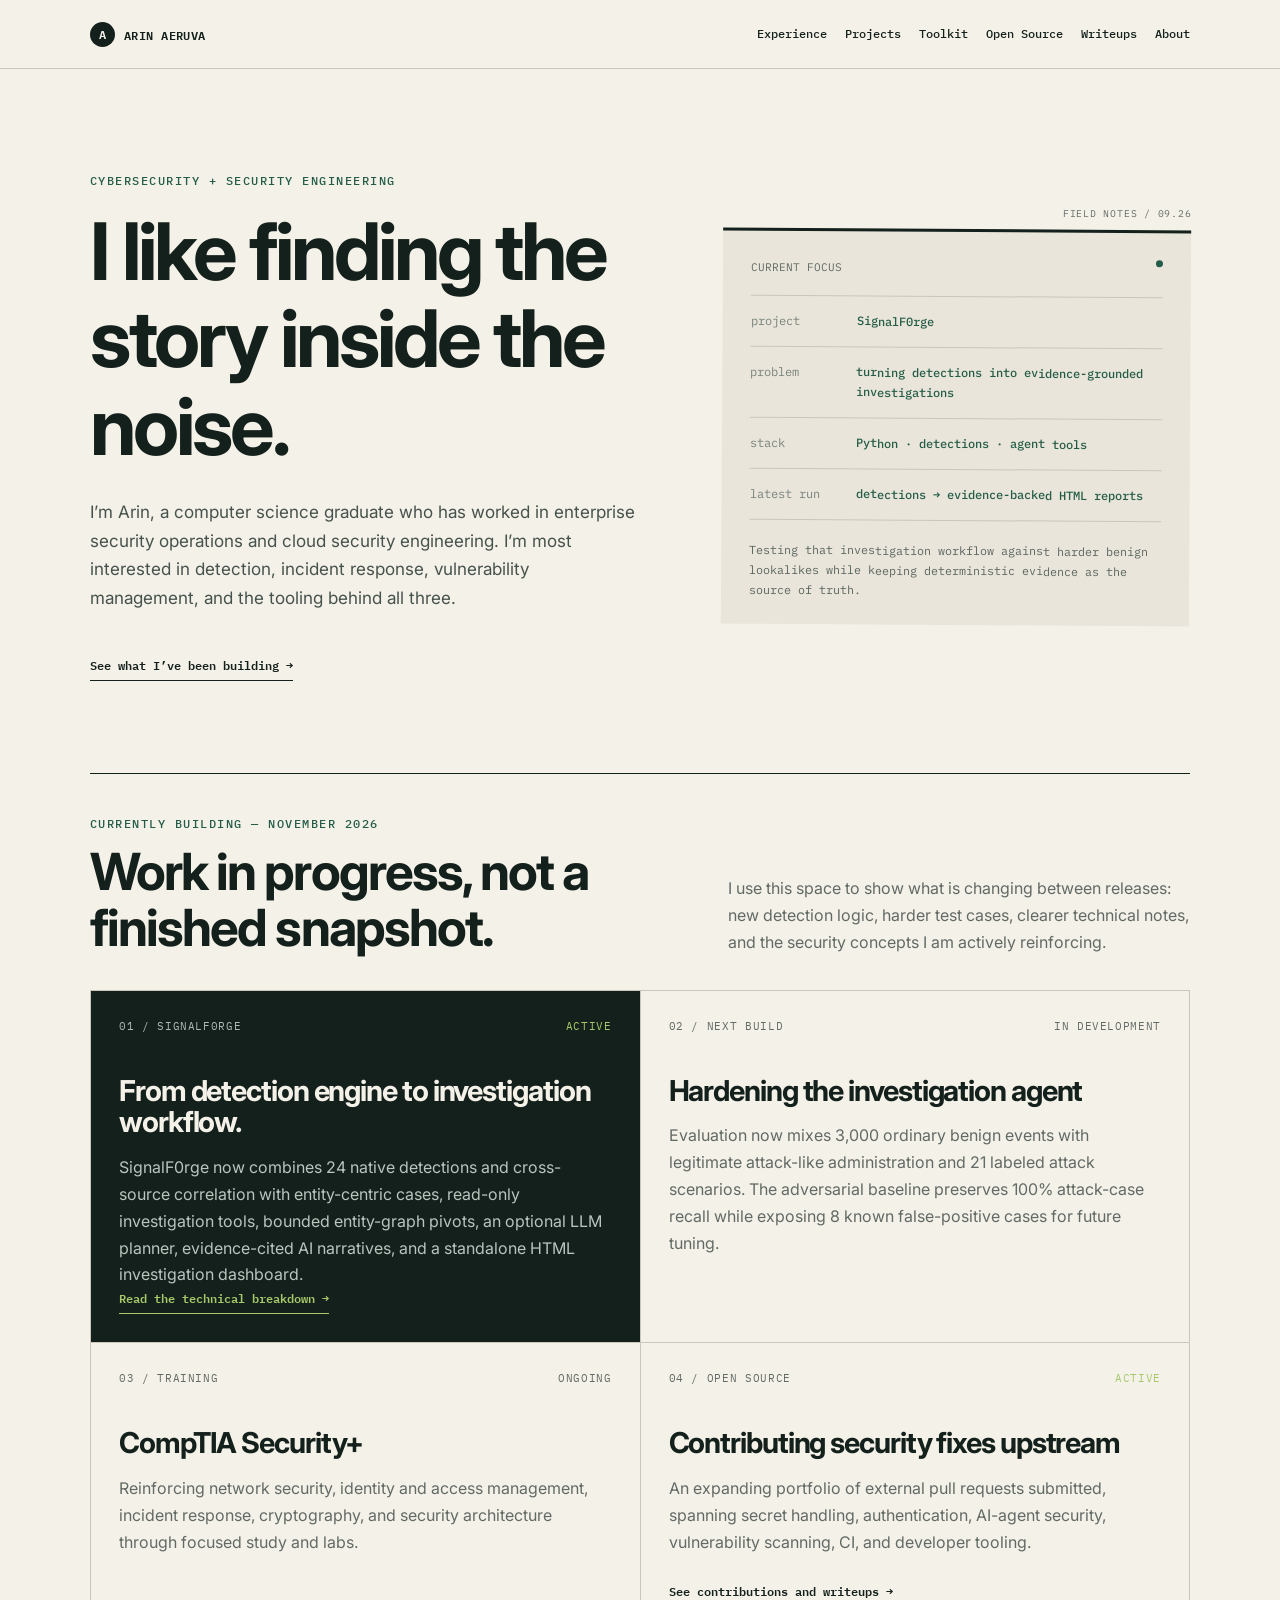
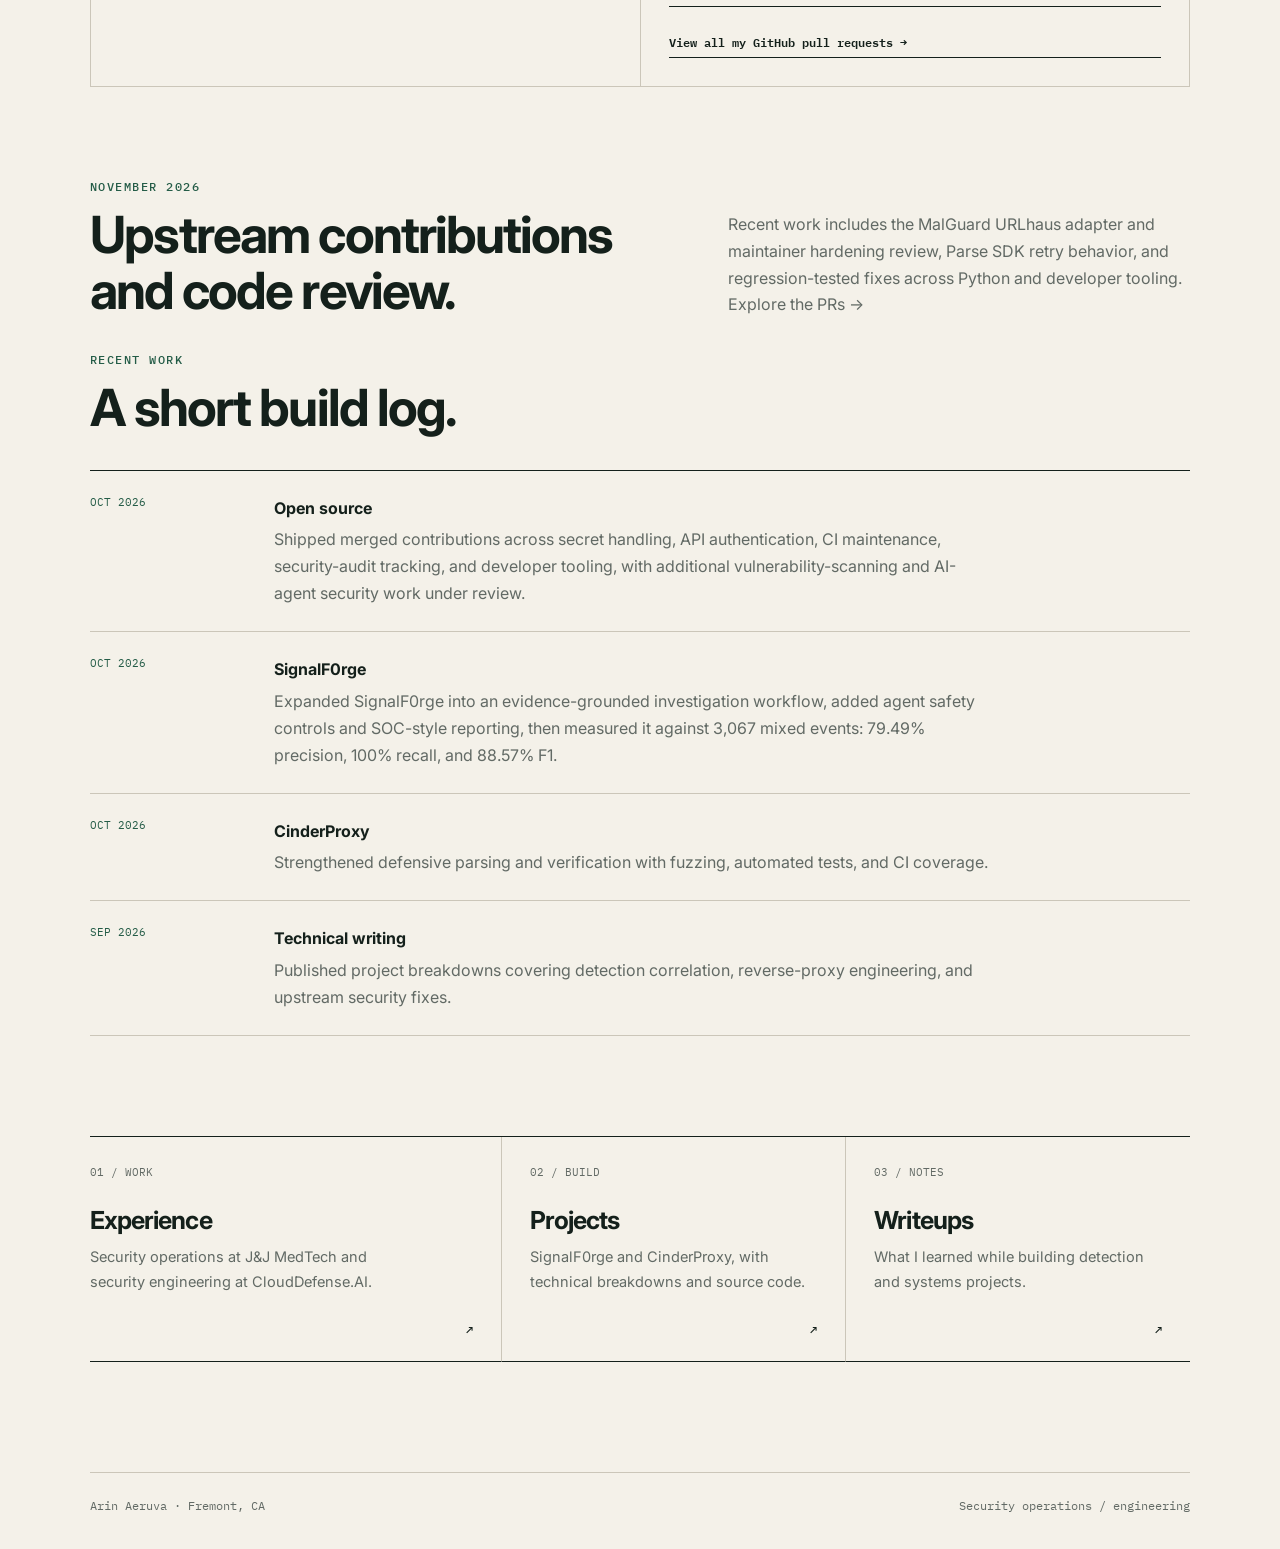
==== commit 28956327: "Update portfolio content and remove AWS lab references (index.html)" ====
--- a/index.html
+++ b/index.html
@@ -1 +1 @@
-<!doctype html><html lang="en"><head><meta charset="utf-8"><meta name="viewport" content="width=device-width,initial-scale=1"><meta name="description" content="Arin Aeruva — security engineering, detection, and incident response."><title>Arin Aeruva — Security Engineer</title><link href="https://fonts.googleapis.com/css2?family=IBM+Plex+Mono:wght@400;500;600&family=Inter:wght@400;500;600;700&display=swap" rel="stylesheet"><link rel="stylesheet" href="/styles.css?v=20261020"><link rel="icon" type="image/svg+xml" href="data:image/svg+xml,%3Csvg xmlns='http://www.w3.org/2000/svg' viewBox='0 0 64 64'%3E%3Crect width='64' height='64' rx='32' fill='%23111c18'/%3E%3Cpath d='M17 41 30 15h7L25 41zm14 0 8-16h8l-8 16z' fill='%23b8e16f'/%3E%3C/svg%3E"></head><body><header class="site-header"><nav class="nav wrap"><a class="mark" href="/"><span>A</span>ARIN AERUVA</a><button class="menu" aria-expanded="false">MENU</button><div class="links"><a href="/experience.html">Experience</a><a href="/projects.html">Projects</a><a href="/toolkit.html">Toolkit</a><a href="/open-source.html">Open Source</a><a href="/writeups.html">Writeups</a><a href="/about.html">About</a></div></nav></header><main class="page"><div class="wrap"><section class="home-hero"><div><div class="kicker">Cybersecurity + security engineering</div><h1>I like finding the story inside the noise.</h1><p class="lede">I’m Arin, a computer science graduate who has worked in enterprise security operations and cloud security engineering. I’m most interested in detection, incident response, vulnerability management, and the tooling behind all three.</p><a class="plain-link" href="/projects.html">See what I’ve been building →</a></div><aside class="status-board"><div class="board-label"><span>CURRENT FOCUS</span><span class="live"></span></div><div class="board-row"><span>project</span><b>SignalF0rge</b></div><div class="board-row"><span>problem</span><b>turning detections into evidence-grounded investigations</b></div><div class="board-row"><span>stack</span><b>Python · detections · agent tools</b></div><div class="board-row"><span>latest run</span><b>detections → evidence-backed HTML reports</b></div><p class="board-note">Testing that investigation workflow against harder benign lookalikes while keeping deterministic evidence as the source of truth.</p></aside></section><section class="activity-section"><div class="section-intro"><div><div class="kicker">CURRENTLY BUILDING — OCTOBER 2026</div><h2>Work in progress, not a finished snapshot.</h2></div><p>I use this space to show what is changing between releases: new detection logic, harder test cases, clearer technical notes, and the security concepts I am actively reinforcing.</p></div><div class="activity-grid"><article class="activity-card activity-feature"><div class="activity-top"><span>01 / SIGNALF0RGE</span><span class="activity-state">ACTIVE</span></div><h3>From detection engine to investigation workflow.</h3><p>SignalF0rge now combines 24 native detections and cross-source correlation with entity-centric cases, read-only investigation tools, bounded entity-graph pivots, an optional LLM planner, evidence-cited AI narratives, and a standalone HTML investigation dashboard.</p><a class="plain-link" href="/signalforge-writeup.html">Read the technical breakdown →</a></article><article class="activity-card"><div class="activity-top"><span>02 / NEXT BUILD</span><span>IN DEVELOPMENT</span></div><h3>Hardening the investigation agent</h3><p>Evaluation now mixes 3,000 ordinary benign events with legitimate attack-like administration and 21 labeled attack scenarios. The adversarial baseline preserves 100% attack-case recall while exposing 8 known false-positive cases for future tuning.</p></article><article class="activity-card"><div class="activity-top"><span>03 / TRAINING</span><span>ONGOING</span></div><h3>CompTIA Security+</h3><p>Reinforcing network security, identity and access management, incident response, cryptography, and security architecture through focused study and labs.</p></article><article class="activity-card"><div class="activity-top"><span>04 / OPEN SOURCE</span><span class="activity-state">ACTIVE</span></div><h3>Contributing security fixes upstream</h3><p>30 external pull requests submitted, spanning secret handling, authentication, AI-agent security, vulnerability scanning, CI, and developer tooling.</p><a class="plain-link" href="/open-source.html">See contributions and writeups →</a> <a class="plain-link" href="https://github.com/search?q=author%3Aarin30+is%3Apr&type=pullrequests" target="_blank" rel="noopener noreferrer">View all my GitHub pull requests →</a></article></div></section><section class="recent-work"><div class="section-intro"><div><div class="kicker">RECENT WORK</div><h2>A short build log.</h2></div></div><div class="timeline"><div class="timeline-row"><time>OCT 2026</time><div><strong>Open source</strong><p>Shipped merged contributions across secret handling, API authentication, CI maintenance, security-audit tracking, and developer tooling, with additional vulnerability-scanning and AI-agent security work under review.</p></div></div><div class="timeline-row"><time>OCT 2026</time><div><strong>SignalF0rge</strong><p>Expanded SignalF0rge into an evidence-grounded investigation workflow, added agent safety controls and SOC-style reporting, then measured it against 3,067 mixed events: 79.49% precision, 100% recall, and 88.57% F1.</p></div></div><div class="timeline-row"><time>OCT 2026</time><div><strong>CinderProxy</strong><p>Strengthened defensive parsing and verification with fuzzing, automated tests, and CI coverage.</p></div></div><div class="timeline-row"><time>SEP 2026</time><div><strong>Technical writing</strong><p>Published project breakdowns covering detection correlation, reverse-proxy engineering, and AWS hardening.</p></div></div><div class="timeline-row"><time>SEP 2026</time><div><strong>AWS security lab</strong><p>Worked through IAM, S3 policy, security-group, and least-privilege hardening decisions.</p></div></div></div></section><section class="home-grid"><a class="home-card" href="/experience.html"><span class="card-no">01 / WORK</span><div><h2>Experience</h2><p>Security operations at J&amp;J MedTech and security engineering at CloudDefense.AI.</p></div><span>↗</span></a><a class="home-card" href="/projects.html"><span class="card-no">02 / BUILD</span><div><h2>Projects</h2><p>SignalF0rge, CinderProxy, and an AWS hardening lab.</p></div><span>↗</span></a><a class="home-card" href="/writeups.html"><span class="card-no">03 / NOTES</span><div><h2>Writeups</h2><p>What I learned while building detection and systems projects.</p></div><span>↗</span></a></section></div></main><footer class="footer wrap"><span>Arin Aeruva · Fremont, CA</span><span>Security operations / engineering</span></footer><script src="/site.js"></script></body></html>
+<!doctype html><html lang="en"><head><meta charset="utf-8"><meta name="viewport" content="width=device-width,initial-scale=1"><meta name="description" content="Arin Aeruva — security engineering, detection, and incident response."><title>Arin Aeruva — Security Engineer</title><link href="https://fonts.googleapis.com/css2?family=IBM+Plex+Mono:wght@400;500;600&family=Inter:wght@400;500;600;700&display=swap" rel="stylesheet"><link rel="stylesheet" href="/styles.css?v=20261020"><link rel="icon" type="image/svg+xml" href="data:image/svg+xml,%3Csvg xmlns='http://www.w3.org/2000/svg' viewBox='0 0 64 64'%3E%3Crect width='64' height='64' rx='32' fill='%23111c18'/%3E%3Cpath d='M17 41 30 15h7L25 41zm14 0 8-16h8l-8 16z' fill='%23b8e16f'/%3E%3C/svg%3E"></head><body><header class="site-header"><nav class="nav wrap"><a class="mark" href="/"><span>A</span>ARIN AERUVA</a><button class="menu" aria-expanded="false">MENU</button><div class="links"><a href="/experience.html">Experience</a><a href="/projects.html">Projects</a><a href="/toolkit.html">Toolkit</a><a href="/open-source.html">Open Source</a><a href="/writeups.html">Writeups</a><a href="/about.html">About</a></div></nav></header><main class="page"><div class="wrap"><section class="home-hero"><div><div class="kicker">Cybersecurity + security engineering</div><h1>I like finding the story inside the noise.</h1><p class="lede">I’m Arin, a computer science graduate who has worked in enterprise security operations and cloud security engineering. I’m most interested in detection, incident response, vulnerability management, and the tooling behind all three.</p><a class="plain-link" href="/projects.html">See what I’ve been building →</a></div><aside class="status-board"><div class="board-label"><span>CURRENT FOCUS</span><span class="live"></span></div><div class="board-row"><span>project</span><b>SignalF0rge</b></div><div class="board-row"><span>problem</span><b>turning detections into evidence-grounded investigations</b></div><div class="board-row"><span>stack</span><b>Python · detections · agent tools</b></div><div class="board-row"><span>latest run</span><b>detections → evidence-backed HTML reports</b></div><p class="board-note">Testing that investigation workflow against harder benign lookalikes while keeping deterministic evidence as the source of truth.</p></aside></section><section class="activity-section"><div class="section-intro"><div><div class="kicker">CURRENTLY BUILDING — NOVEMBER 2026</div><h2>Work in progress, not a finished snapshot.</h2></div><p>I use this space to show what is changing between releases: new detection logic, harder test cases, clearer technical notes, and the security concepts I am actively reinforcing.</p></div><div class="activity-grid"><article class="activity-card activity-feature"><div class="activity-top"><span>01 / SIGNALF0RGE</span><span class="activity-state">ACTIVE</span></div><h3>From detection engine to investigation workflow.</h3><p>SignalF0rge now combines 24 native detections and cross-source correlation with entity-centric cases, read-only investigation tools, bounded entity-graph pivots, an optional LLM planner, evidence-cited AI narratives, and a standalone HTML investigation dashboard.</p><a class="plain-link" href="/signalforge-writeup.html">Read the technical breakdown →</a></article><article class="activity-card"><div class="activity-top"><span>02 / NEXT BUILD</span><span>IN DEVELOPMENT</span></div><h3>Hardening the investigation agent</h3><p>Evaluation now mixes 3,000 ordinary benign events with legitimate attack-like administration and 21 labeled attack scenarios. The adversarial baseline preserves 100% attack-case recall while exposing 8 known false-positive cases for future tuning.</p></article><article class="activity-card"><div class="activity-top"><span>03 / TRAINING</span><span>ONGOING</span></div><h3>CompTIA Security+</h3><p>Reinforcing network security, identity and access management, incident response, cryptography, and security architecture through focused study and labs.</p></article><article class="activity-card"><div class="activity-top"><span>04 / OPEN SOURCE</span><span class="activity-state">ACTIVE</span></div><h3>Contributing security fixes upstream</h3><p>An expanding portfolio of external pull requests submitted, spanning secret handling, authentication, AI-agent security, vulnerability scanning, CI, and developer tooling.</p><a class="plain-link" href="/open-source.html">See contributions and writeups →</a> <a class="plain-link" href="https://github.com/search?q=author%3Aarin30+is%3Apr&type=pullrequests" target="_blank" rel="noopener noreferrer">View all my GitHub pull requests →</a></article></div></section><section class="recent-work"><div class="section-intro"><div><div class="kicker">NOVEMBER 2026</div><h2>Upstream contributions and code review.</h2></div><p>Recent work includes the MalGuard URLhaus adapter and maintainer hardening review, Parse SDK retry behavior, and regression-tested fixes across Python and developer tooling. <a href="/open-source.html">Explore the PRs →</a></p></div><div class="section-intro"><div><div class="kicker">RECENT WORK</div><h2>A short build log.</h2></div></div><div class="timeline"><div class="timeline-row"><time>OCT 2026</time><div><strong>Open source</strong><p>Shipped merged contributions across secret handling, API authentication, CI maintenance, security-audit tracking, and developer tooling, with additional vulnerability-scanning and AI-agent security work under review.</p></div></div><div class="timeline-row"><time>OCT 2026</time><div><strong>SignalF0rge</strong><p>Expanded SignalF0rge into an evidence-grounded investigation workflow, added agent safety controls and SOC-style reporting, then measured it against 3,067 mixed events: 79.49% precision, 100% recall, and 88.57% F1.</p></div></div><div class="timeline-row"><time>OCT 2026</time><div><strong>CinderProxy</strong><p>Strengthened defensive parsing and verification with fuzzing, automated tests, and CI coverage.</p></div></div><div class="timeline-row"><time>SEP 2026</time><div><strong>Technical writing</strong><p>Published project breakdowns covering detection correlation, reverse-proxy engineering, and upstream security fixes.</p></div></div></div></section><section class="home-grid"><a class="home-card" href="/experience.html"><span class="card-no">01 / WORK</span><div><h2>Experience</h2><p>Security operations at J&amp;J MedTech and security engineering at CloudDefense.AI.</p></div><span>↗</span></a><a class="home-card" href="/projects.html"><span class="card-no">02 / BUILD</span><div><h2>Projects</h2><p>SignalF0rge and CinderProxy, with technical breakdowns and source code.</p></div><span>↗</span></a><a class="home-card" href="/writeups.html"><span class="card-no">03 / NOTES</span><div><h2>Writeups</h2><p>What I learned while building detection and systems projects.</p></div><span>↗</span></a></section></div></main><footer class="footer wrap"><span>Arin Aeruva · Fremont, CA</span><span>Security operations / engineering</span></footer><script src="/site.js"></script></body></html>
